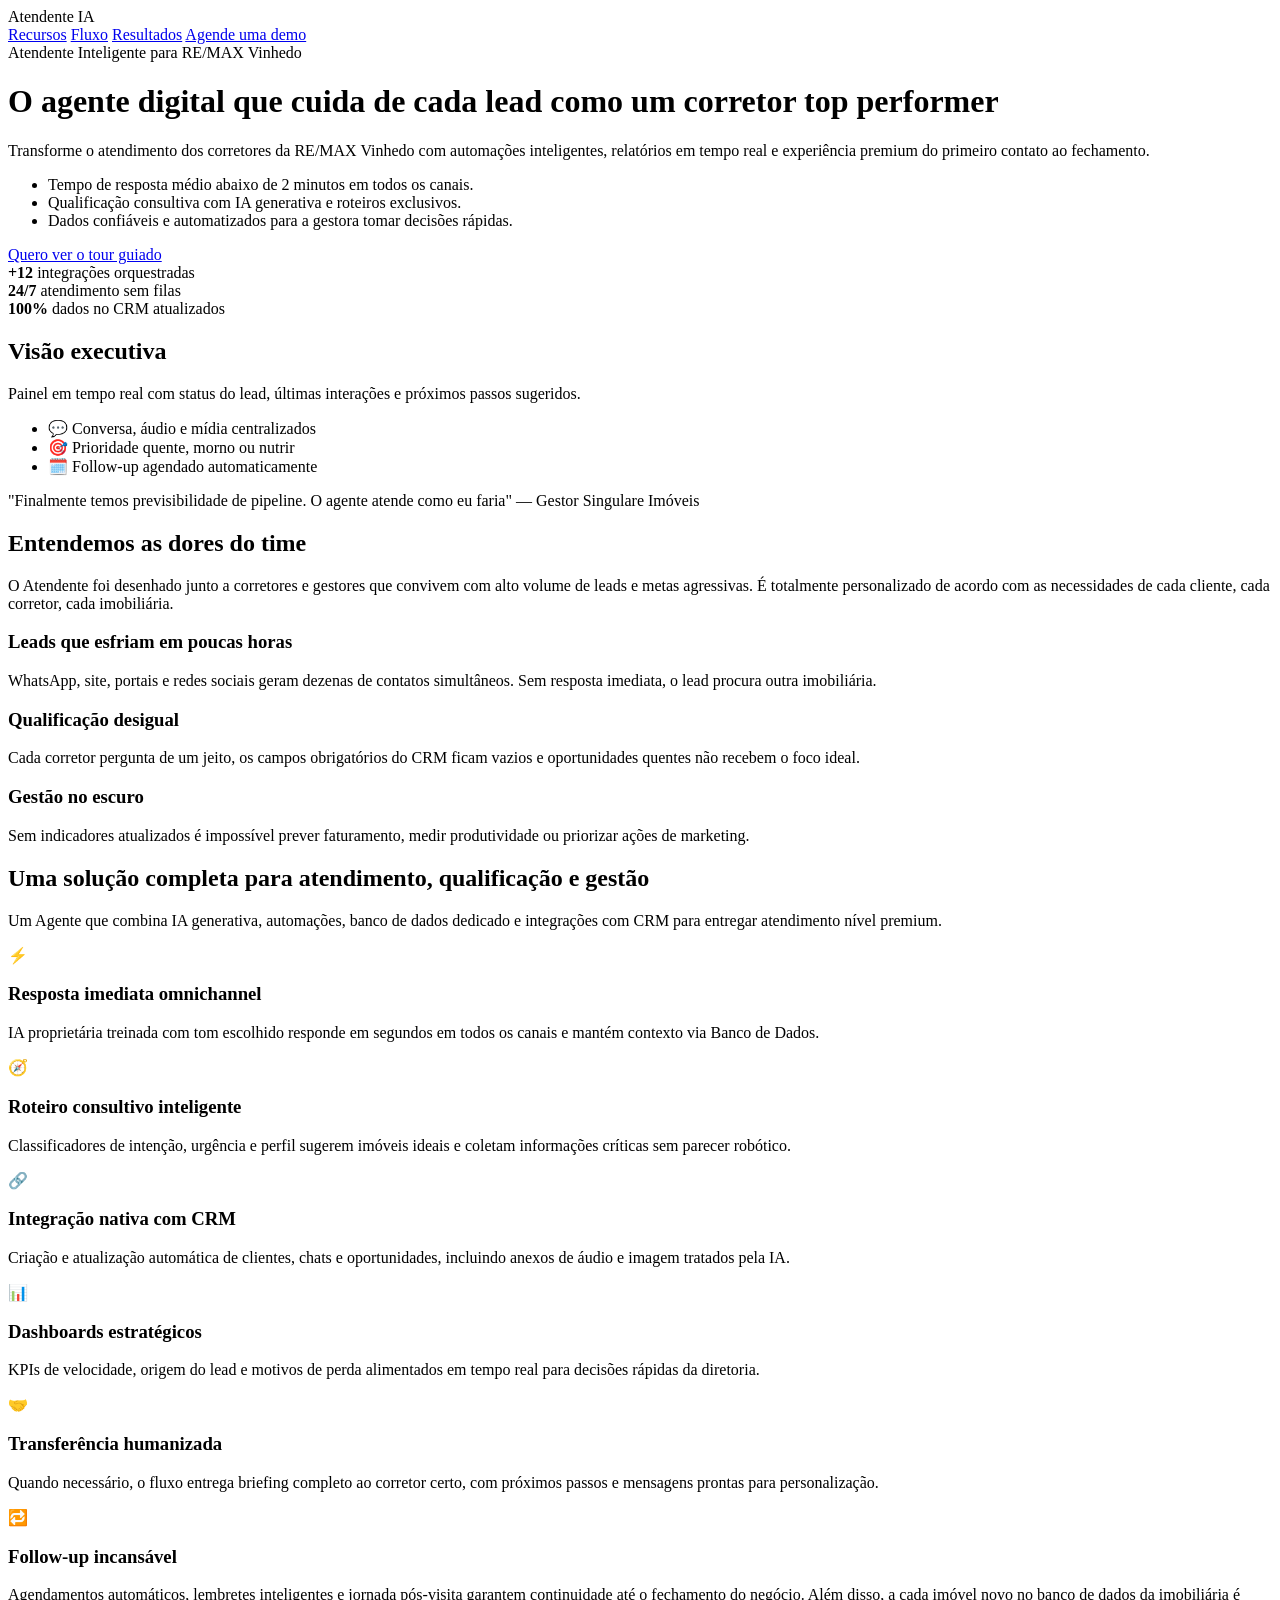
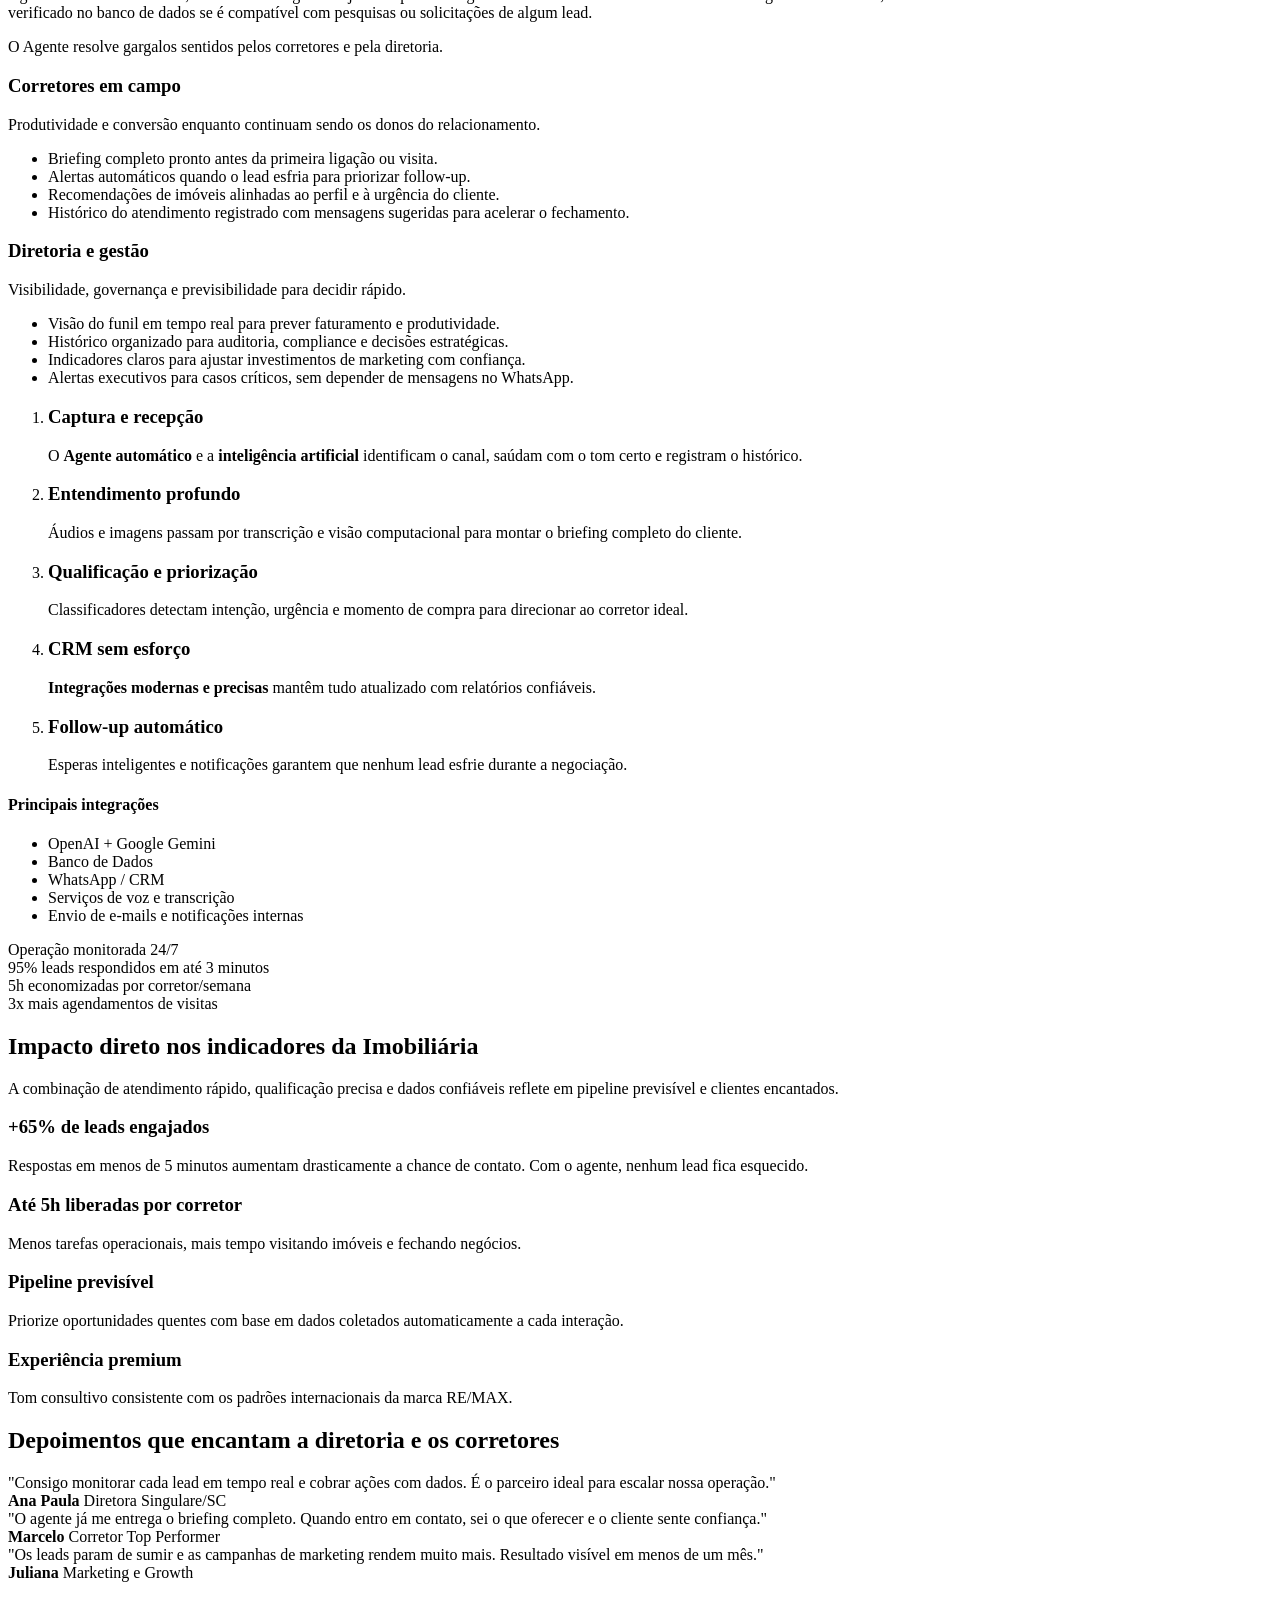
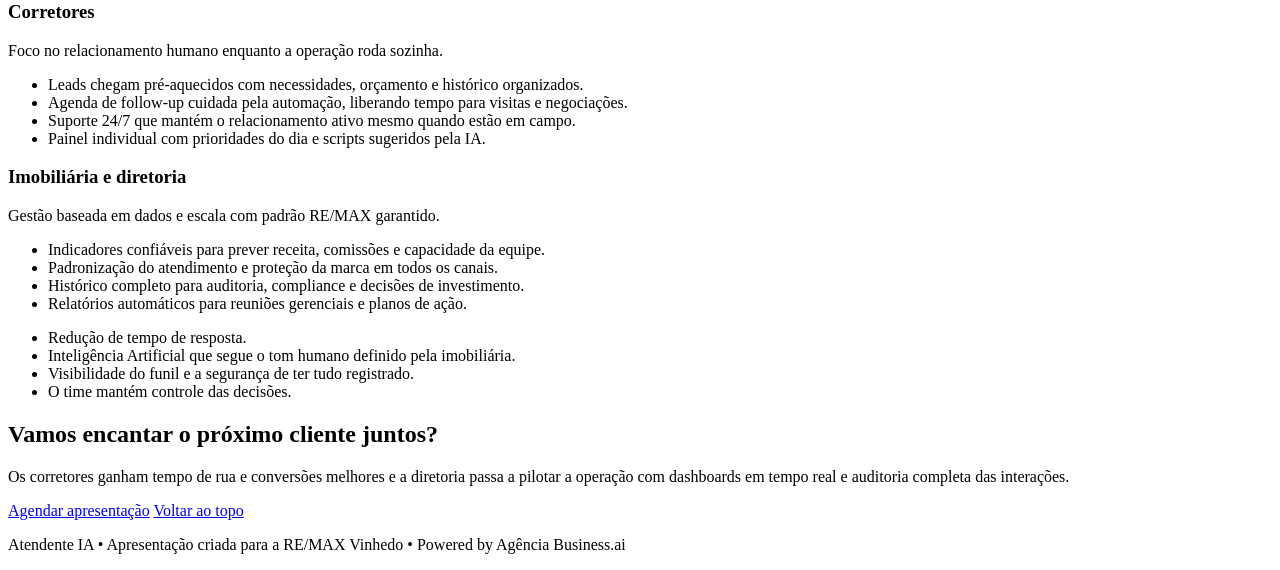
==== index.html @ 5353103b "Update and rename remax.html to index.html" ====
<!DOCTYPE html>
<html lang="pt-BR">
  <head>
    <meta charset="UTF-8" />
    <meta name="viewport" content="width=device-width, initial-scale=1.0" />
    <title>Atendente | Automação premium para imobiliárias</title>
    <link rel="preconnect" href="https://fonts.googleapis.com" />
    <link rel="preconnect" href="https://fonts.gstatic.com" crossorigin />
    <link
      href="https://fonts.googleapis.com/css2?family=Poppins:wght@300;400;500;600;700&display=swap"
      rel="stylesheet"
    />
    <link rel="stylesheet" href="assets/css/styles.css" />
  </head>
  <body>
    <div class="page-shell">
      <div class="page-shell__glow"></div>
      <header class="hero" id="inicio">
        <nav class="nav container">
          <div class="nav__brand"><span>Atendente IA</span></div>
          <div class="nav__actions">
            <a class="nav__link" href="#solucao">Recursos</a>
            <a class="nav__link" href="#tour">Fluxo</a>
            <a class="nav__link" href="#resultados">Resultados</a>
            <a class="button button--ghost" href="mailto:agenciabusinessia1@gmail.com">Agende uma demo</a>
          </div>
        </nav>

        <div class="hero__content container">
          <div class="hero__badge">Atendente Inteligente para RE/MAX Vinhedo</div>
          <div class="hero__grid">
            <div class="hero__copy">
              <h1>
                O agente digital que cuida de cada lead como um corretor top performer
              </h1>
              <p class="hero__lead">
                Transforme o atendimento dos corretores da RE/MAX Vinhedo com automações inteligentes,
                relatórios em tempo real e experiência premium do primeiro contato ao fechamento.
              </p>
              <ul class="hero__list">
                <li>Tempo de resposta médio abaixo de 2 minutos em todos os canais.</li>
                <li>Qualificação consultiva com IA generativa e roteiros exclusivos.</li>
                <li>Dados confiáveis e automatizados para a gestora tomar decisões rápidas.</li>
              </ul>
              <div class="hero__cta">
                <a class="button button--primary" href="#tour">Quero ver o tour guiado</a>
              </div>
              <div class="hero__meta">
                <div>
                  <strong>+12</strong>
                  integrações orquestradas
                </div>
                <div>
                  <strong>24/7</strong>
                  atendimento sem filas
                </div>
                <div>
                  <strong>100%</strong>
                  dados no CRM atualizados
                </div>
              </div>
            </div>

            <div class="hero__panel">
              <div class="hero__panel-card">
                <h2>Visão executiva</h2>
                <p>
                  Painel em tempo real com status do lead, últimas interações e próximos passos sugeridos.
                </p>
                <ul>
                  <li><span>💬</span> Conversa, áudio e mídia centralizados</li>
                  <li><span>🎯</span> Prioridade quente, morno ou nutrir</li>
                  <li><span>🗓️</span> Follow-up agendado automaticamente</li>
                </ul>
              </div>
              <div class="hero__floating">
                <p>
                  "Finalmente temos previsibilidade de pipeline. O agente atende como eu faria" — Gestor
                  Singulare Imóveis
                </p>
              </div>
            </div>
          </div>
        </div>
      </header>

      <main>
        <section class="section pains" id="dor">
          <div class="container">
            <div class="section__heading">
              <h2>Entendemos as dores do time</h2>
              <p>
                O Atendente foi desenhado junto a corretores e gestores que convivem com alto volume
                de leads e metas agressivas. É totalmente personalizado de acordo com as necessidades de cada
                cliente, cada corretor, cada imobiliária.
              </p>
            </div>
            <div class="grid grid--3">
              <article class="card card--outlined">
                <h3>Leads que esfriam em poucas horas</h3>
                <p>
                  WhatsApp, site, portais e redes sociais geram dezenas de contatos simultâneos. Sem resposta
                  imediata, o lead procura outra imobiliária.
                </p>
              </article>
              <article class="card card--outlined">
                <h3>Qualificação desigual</h3>
                <p>
                  Cada corretor pergunta de um jeito, os campos obrigatórios do CRM ficam vazios e oportunidades
                  quentes não recebem o foco ideal.
                </p>
              </article>
              <article class="card card--outlined">
                <h3>Gestão no escuro</h3>
                <p>
                  Sem indicadores atualizados é impossível prever faturamento, medir produtividade ou priorizar
                  ações de marketing.
                </p>
              </article>
            </div>
          </div>
        </section>

        <section class="section solution" id="solucao">
          <div class="container">
            <div class="section__heading">
              <h2>Uma solução completa para atendimento, qualificação e gestão</h2>
              <p>
                Um Agente que combina IA generativa, automações, banco de dados dedicado e
                integrações com CRM para entregar atendimento nível premium.
              </p>
            </div>
            <div class="grid grid--3">
              <article class="card card--feature">
                <div class="card__icon">⚡</div>

                <h3>Resposta imediata omnichannel</h3>
                <p>
                  IA proprietária treinada com tom escolhido responde em segundos em todos os canais e mantém
                  contexto via Banco de Dados.
                </p>
              </article>
              <article class="card card--feature">
                <div class="card__icon">🧭</div>

                <h3>Roteiro consultivo inteligente</h3>
                <p>
                  Classificadores de intenção, urgência e perfil sugerem imóveis ideais e coletam informações
                  críticas sem parecer robótico.
                </p>
              </article>
              <article class="card card--feature">
                <div class="card__icon">🔗</div>

                <h3>Integração nativa com CRM</h3>
                <p>
                  Criação e atualização automática de clientes, chats e oportunidades, incluindo anexos de áudio e
                  imagem tratados pela IA.
                </p>
              </article>
              <article class="card card--feature">
                <div class="card__icon">📊</div>

                <h3>Dashboards estratégicos</h3>
                <p>
                  KPIs de velocidade, origem do lead e motivos de perda alimentados em tempo real para decisões
                  rápidas da diretoria.
                </p>
              </article>
              <article class="card card--feature">
                <div class="card__icon">🤝</div>

                <h3>Transferência humanizada</h3>
                <p>
                  Quando necessário, o fluxo entrega briefing completo ao corretor certo, com próximos passos e
                  mensagens prontas para personalização.
                </p>
              </article>
              <article class="card card--feature">
                <div class="card__icon">🔁</div>

                <h3>Follow-up incansável</h3>
                <p>
                  Agendamentos automáticos, lembretes inteligentes e jornada pós-visita garantem continuidade até o
                  fechamento do negócio. Além disso, a cada imóvel novo no banco de dados da imobiliária é verificado
                  no banco de dados se é compatível com pesquisas ou solicitações de algum lead.
                </p>
              </article>
            </div>
          </div>
        </section>

        <section class="section tour" id="tour">
          <div class="container">
            <div class="tour__layout">
              <div class="tour__content">
                <p>
                  O Agente resolve gargalos sentidos pelos corretores e pela diretoria.
                </p>
                <div class="audience-grid">
                  <div class="audience-card">
                    <h3>Corretores em campo</h3>
                    <p class="audience-card__subtitle">Produtividade e conversão enquanto continuam sendo os donos do relacionamento.</p>
                    <ul>
                      <li>Briefing completo pronto antes da primeira ligação ou visita.</li>
                      <li>Alertas automáticos quando o lead esfria para priorizar follow-up.</li>
                      <li>Recomendações de imóveis alinhadas ao perfil e à urgência do cliente.</li>
                      <li>Histórico do atendimento registrado com mensagens sugeridas para acelerar o fechamento.</li>
                    </ul>
                  </div>
                  <div class="audience-card">
                    <h3>Diretoria e gestão</h3>
                    <p class="audience-card__subtitle">Visibilidade, governança e previsibilidade para decidir rápido.</p>
                    <ul>
                      <li>Visão do funil em tempo real para prever faturamento e produtividade.</li>
                      <li>Histórico organizado para auditoria, compliance e decisões estratégicas.</li>
                      <li>Indicadores claros para ajustar investimentos de marketing com confiança.</li>
                      <li>Alertas executivos para casos críticos, sem depender de mensagens no WhatsApp.</li>
                    </ul>
                  </div>
                </div>
                <ol class="timeline">
                  <li>
                    <h3>Captura e recepção</h3>
                    <p>
                      O <strong>Agente automático</strong> e a <strong>inteligência artificial</strong> identificam o
                      canal, saúdam com o tom certo e registram o histórico.
                    </p>
                  </li>
                  <li>
                    <h3>Entendimento profundo</h3>
                    <p>
                      Áudios e imagens passam por transcrição e visão computacional para montar o briefing
                      completo do cliente.
                    </p>
                  </li>
                  <li>
                    <h3>Qualificação e priorização</h3>
                    <p>
                      Classificadores detectam intenção, urgência e momento de compra para direcionar ao corretor
                      ideal.
                    </p>
                  </li>
                  <li>
                    <h3>CRM sem esforço</h3>
                    <p>
                      <strong>Integrações modernas e precisas</strong> mantêm tudo atualizado com relatórios confiáveis.
                    </p>
                  </li>
                  <li>
                    <h3>Follow-up automático</h3>
                    <p>
                      Esperas inteligentes e notificações garantem que nenhum lead esfrie durante a
                      negociação.
                    </p>
                  </li>
                </ol>
              </div>
              <div class="tour__panel">
                <div class="tour__panel-inner">
                  <h4>Principais integrações</h4>
                  <ul>
                    <li>OpenAI + Google Gemini</li>
                    <li>Banco de Dados</li>
                    <li>WhatsApp / CRM</li>
                    <li>Serviços de voz e transcrição</li>
                    <li>Envio de e-mails e notificações internas</li>
                  </ul>
                  <div class="tour__tag">Operação monitorada 24/7</div>
                </div>
                <div class="tour__stats">
                  <div>
                    <span>95%</span>
                    leads respondidos em até 3 minutos
                  </div>
                  <div>
                    <span>5h</span>
                    economizadas por corretor/semana
                  </div>
                  <div>
                    <span>3x</span>
                    mais agendamentos de visitas
                  </div>
                </div>
              </div>
            </div>
          </div>
        </section>

        <section class="section results" id="resultados">
          <div class="container">
            <div class="section__heading">
              <h2>Impacto direto nos indicadores da Imobiliária</h2>
              <p>
                A combinação de atendimento rápido, qualificação precisa e dados confiáveis reflete em pipeline
                previsível e clientes encantados.
              </p>
            </div>
            <div class="grid grid--4 results__grid">
              <article class="stat">
                <h3><span>+65%</span> de leads engajados</h3>
                <p>
                  Respostas em menos de 5 minutos aumentam drasticamente a chance de contato. Com o agente, nenhum
                  lead fica esquecido.
                </p>
              </article>
              <article class="stat">
                <h3><span>Até 5h</span> liberadas por corretor</h3>
                <p>Menos tarefas operacionais, mais tempo visitando imóveis e fechando negócios.</p>
              </article>
              <article class="stat">
                <h3><span>Pipeline previsível</span></h3>
                <p>Priorize oportunidades quentes com base em dados coletados automaticamente a cada interação.</p>
              </article>
              <article class="stat">
                <h3><span>Experiência premium</span></h3>
                <p>Tom consultivo consistente com os padrões internacionais da marca RE/MAX.</p>
              </article>
            </div>
          </div>
        </section>

        <section class="section testimonials">
          <div class="container">
            <div class="section__heading section__heading--center">
              <h2>Depoimentos que encantam a diretoria e os corretores</h2>
            </div>
            <div class="grid grid--3 testimonials__grid">
              <article class="quote">
                <div class="quote__body">
                  "Consigo monitorar cada lead em tempo real e cobrar ações com dados. É o parceiro ideal para
                  escalar nossa operação."</div>
                <div class="quote__meta">
                  <strong>Ana Paula</strong>
                  Diretora Singulare/SC
                </div>
              </article>
              <article class="quote">
                <div class="quote__body">
                  "O agente já me entrega o briefing completo. Quando entro em contato, sei o que oferecer e o
                  cliente sente confiança."</div>
                <div class="quote__meta">
                  <strong>Marcelo</strong>
                  Corretor Top Performer
                </div>
              </article>
              <article class="quote">
                <div class="quote__body">
                  "Os leads param de sumir e as campanhas de marketing rendem muito mais. Resultado visível em
                  menos de um mês."</div>
                <div class="quote__meta">
                  <strong>Juliana</strong>
                  Marketing e Growth
                </div>
              </article>
            </div>
          </div>
        </section>

        <section class="section roadmap" id="implementacao">
          <div class="container">
            <div class="roadmap__content">
              <div>
                
                <div class="value-grid">
                  <article class="card card--outlined value-card">
                    <h3>Corretores</h3>
                    <p class="value-card__lead">Foco no relacionamento humano enquanto a operação roda sozinha.</p>
                    <ul>
                      <li>Leads chegam pré-aquecidos com necessidades, orçamento e histórico organizados.</li>
                      <li>Agenda de follow-up cuidada pela automação, liberando tempo para visitas e negociações.</li>
                      <li>Suporte 24/7 que mantém o relacionamento ativo mesmo quando estão em campo.</li>
                      <li>Painel individual com prioridades do dia e scripts sugeridos pela IA.</li>
                    </ul>
                  </article>
                  <article class="card card--outlined value-card">
                    <h3>Imobiliária e diretoria</h3>
                    <p class="value-card__lead">Gestão baseada em dados e escala com padrão RE/MAX garantido.</p>
                    <ul>
                      <li>Indicadores confiáveis para prever receita, comissões e capacidade da equipe.</li>
                      <li>Padronização do atendimento e proteção da marca em todos os canais.</li>
                      <li>Histórico completo para auditoria, compliance e decisões de investimento.</li>
                      <li>Relatórios automáticos para reuniões gerenciais e planos de ação.</li>
                    </ul>
                  </article>
                </div>
              </div>
              <div class="roadmap__panel">
                
                <ul>
                  <li>Redução de tempo de resposta.</li>
                  <li>Inteligência Artificial que segue o tom humano definido pela imobiliária.</li>
                  <li>Visibilidade do funil e a segurança de ter tudo registrado.</li>
                  <li>O time mantém controle das decisões.</li>
                </ul>
              </div>
            </div>
          </div>
        </section>

        <section class="section cta" id="contato">
          <div class="container">
            <div class="cta__content">
              <h2>Vamos encantar o próximo cliente juntos?</h2>
              <p>
                Os corretores ganham tempo de rua e conversões melhores e a diretoria passa
                a pilotar a operação com dashboards em tempo real e auditoria completa das interações.
              </p>
              <div class="cta__buttons">
                <a class="button button--secondary" href="mailto:agenciabusinessia1@gmail.com">Agendar apresentação</a>
                <a class="button button--ghost button--ghost-light" href="#inicio">Voltar ao topo</a>
              </div>
            </div>
          </div>
        </section>
      </main>

      <footer class="footer">
        <div class="container">
          <p>Atendente IA • Apresentação criada para a RE/MAX Vinhedo • Powered by Agência Business.ai</p>
        </div>
      </footer>
    </div>
  </body>

</html>
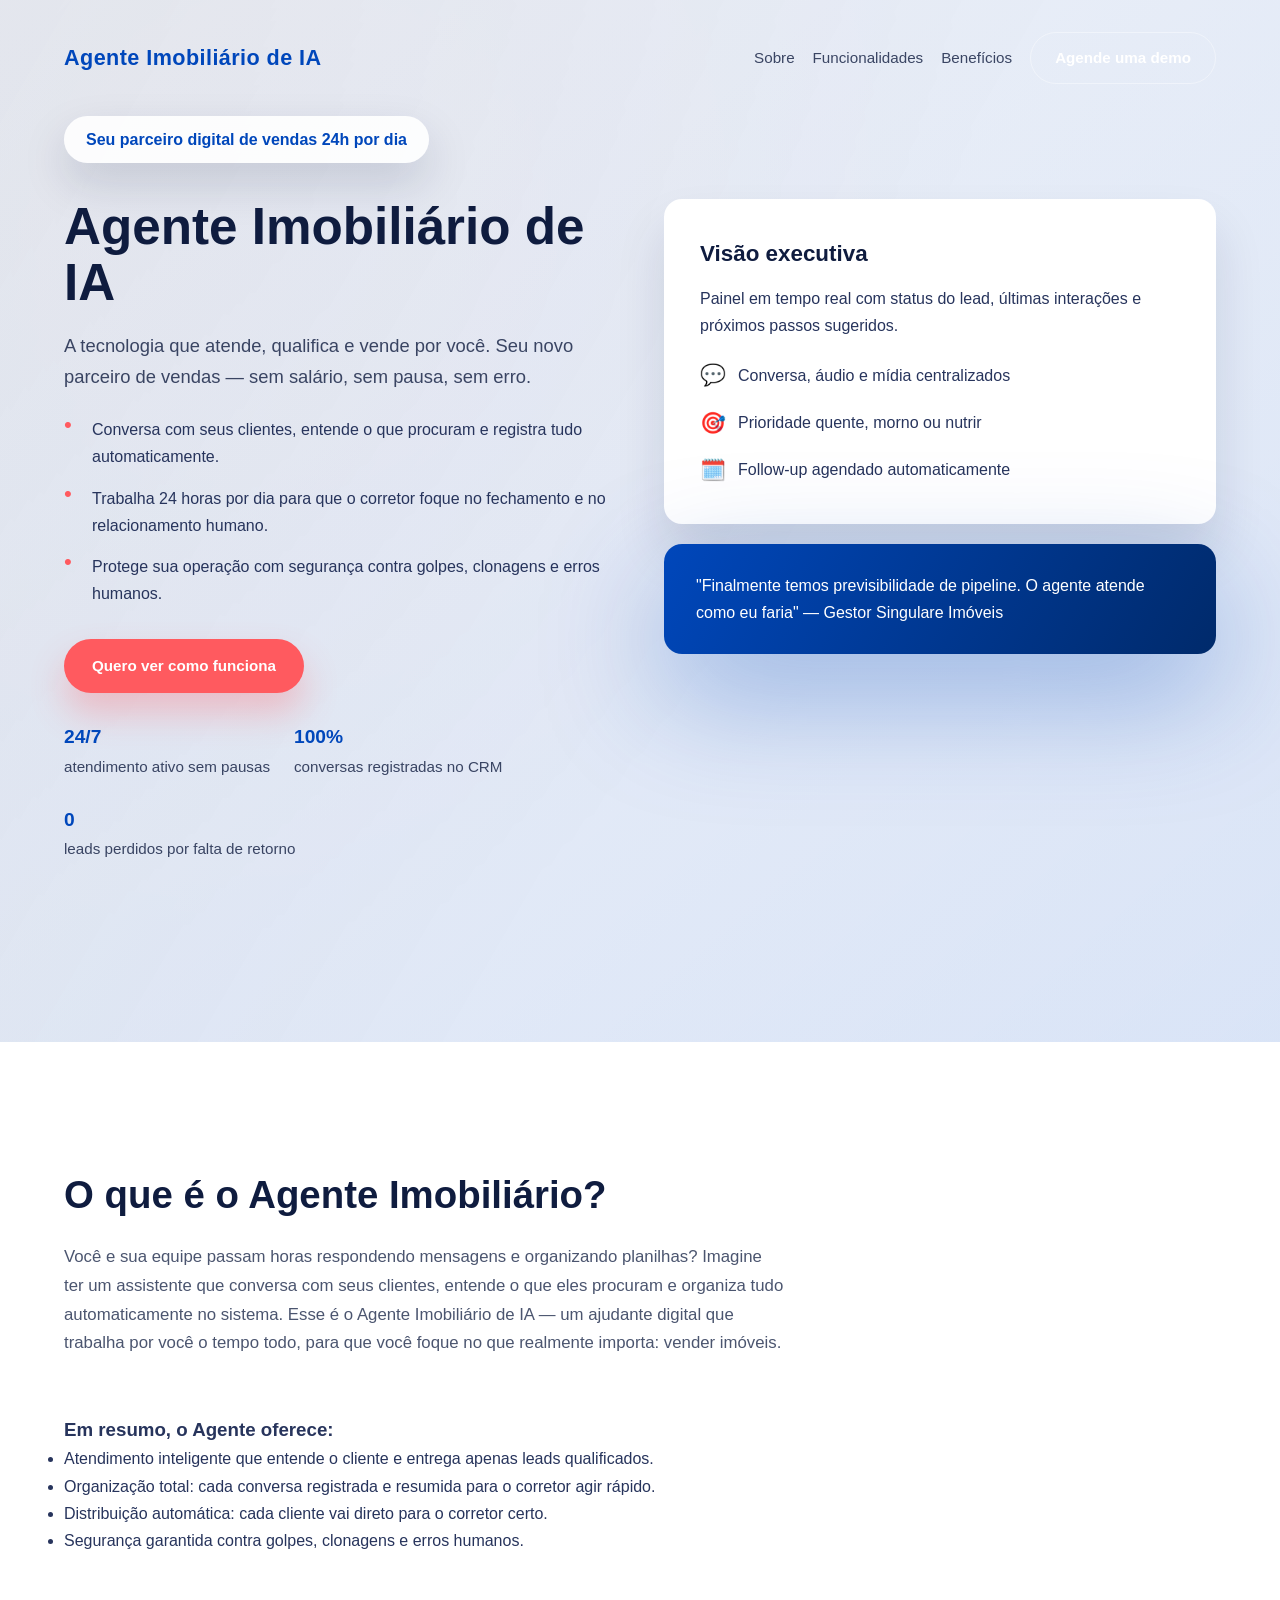
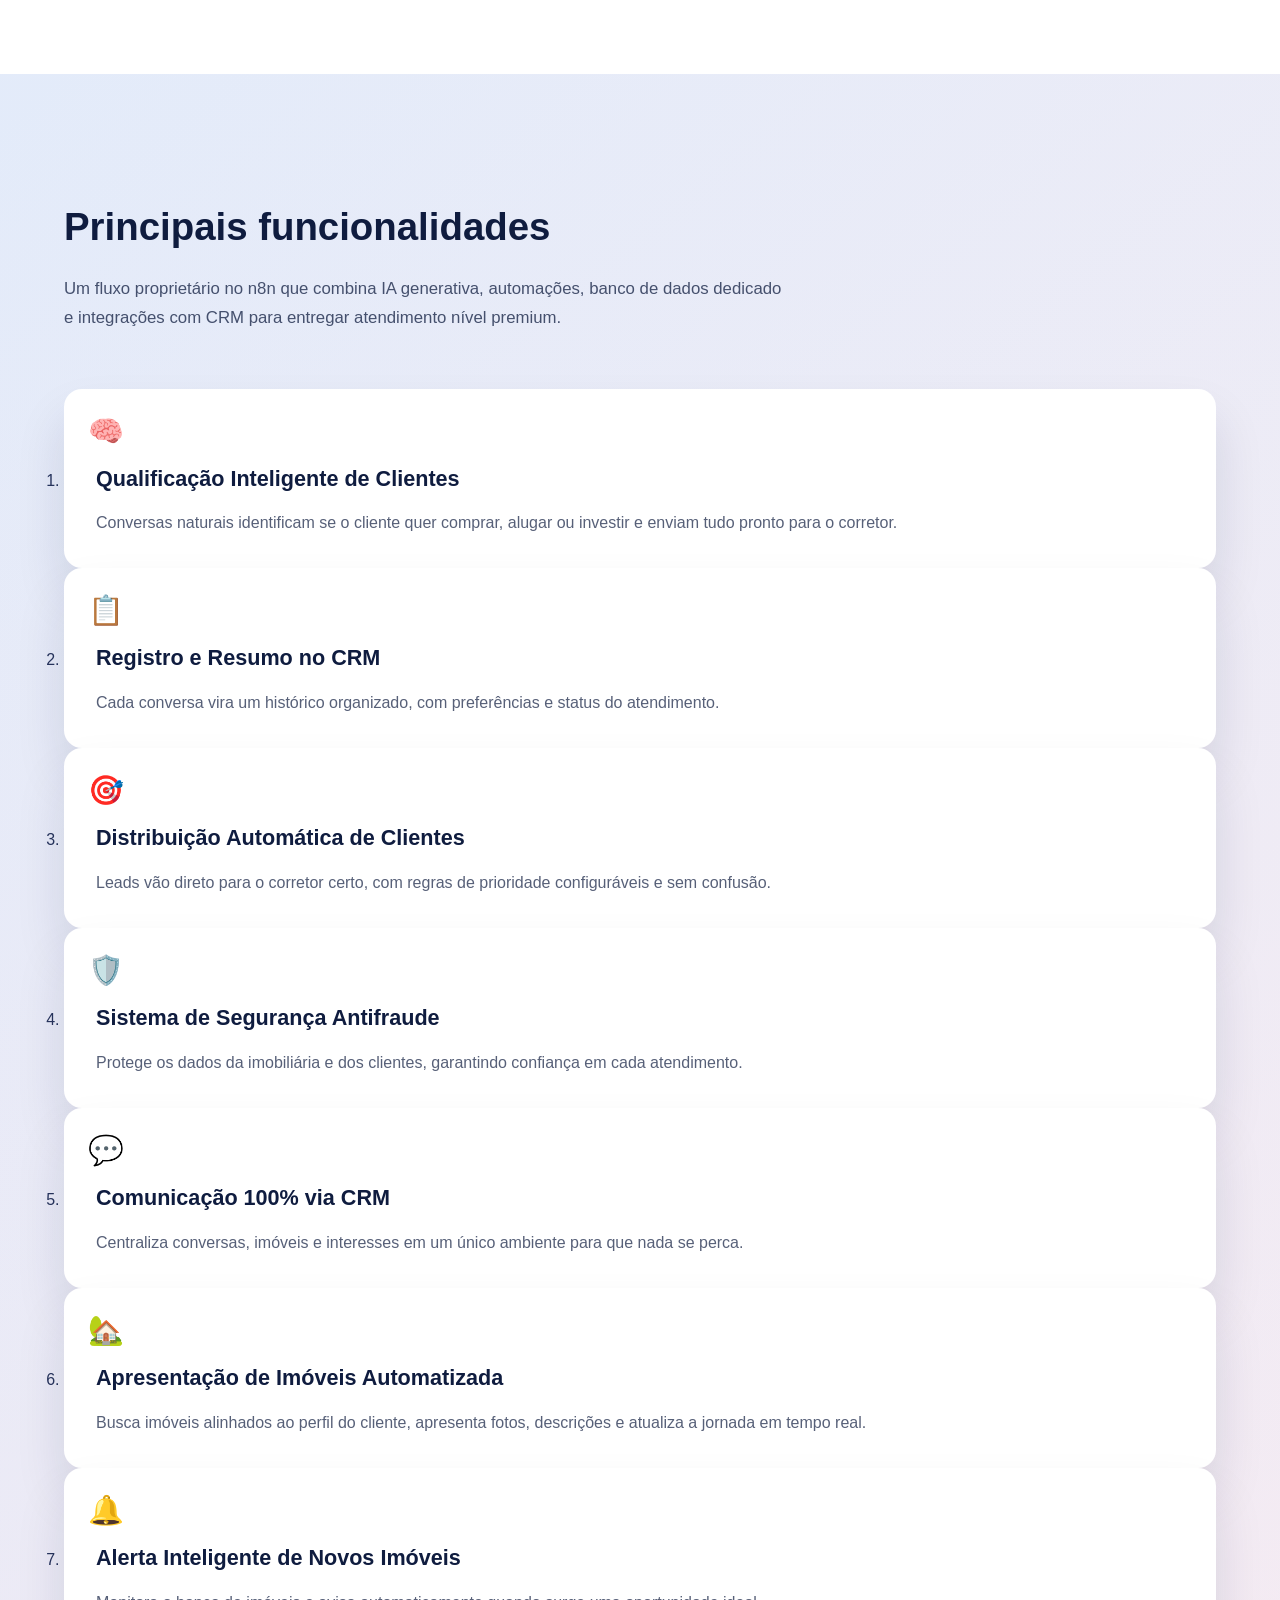
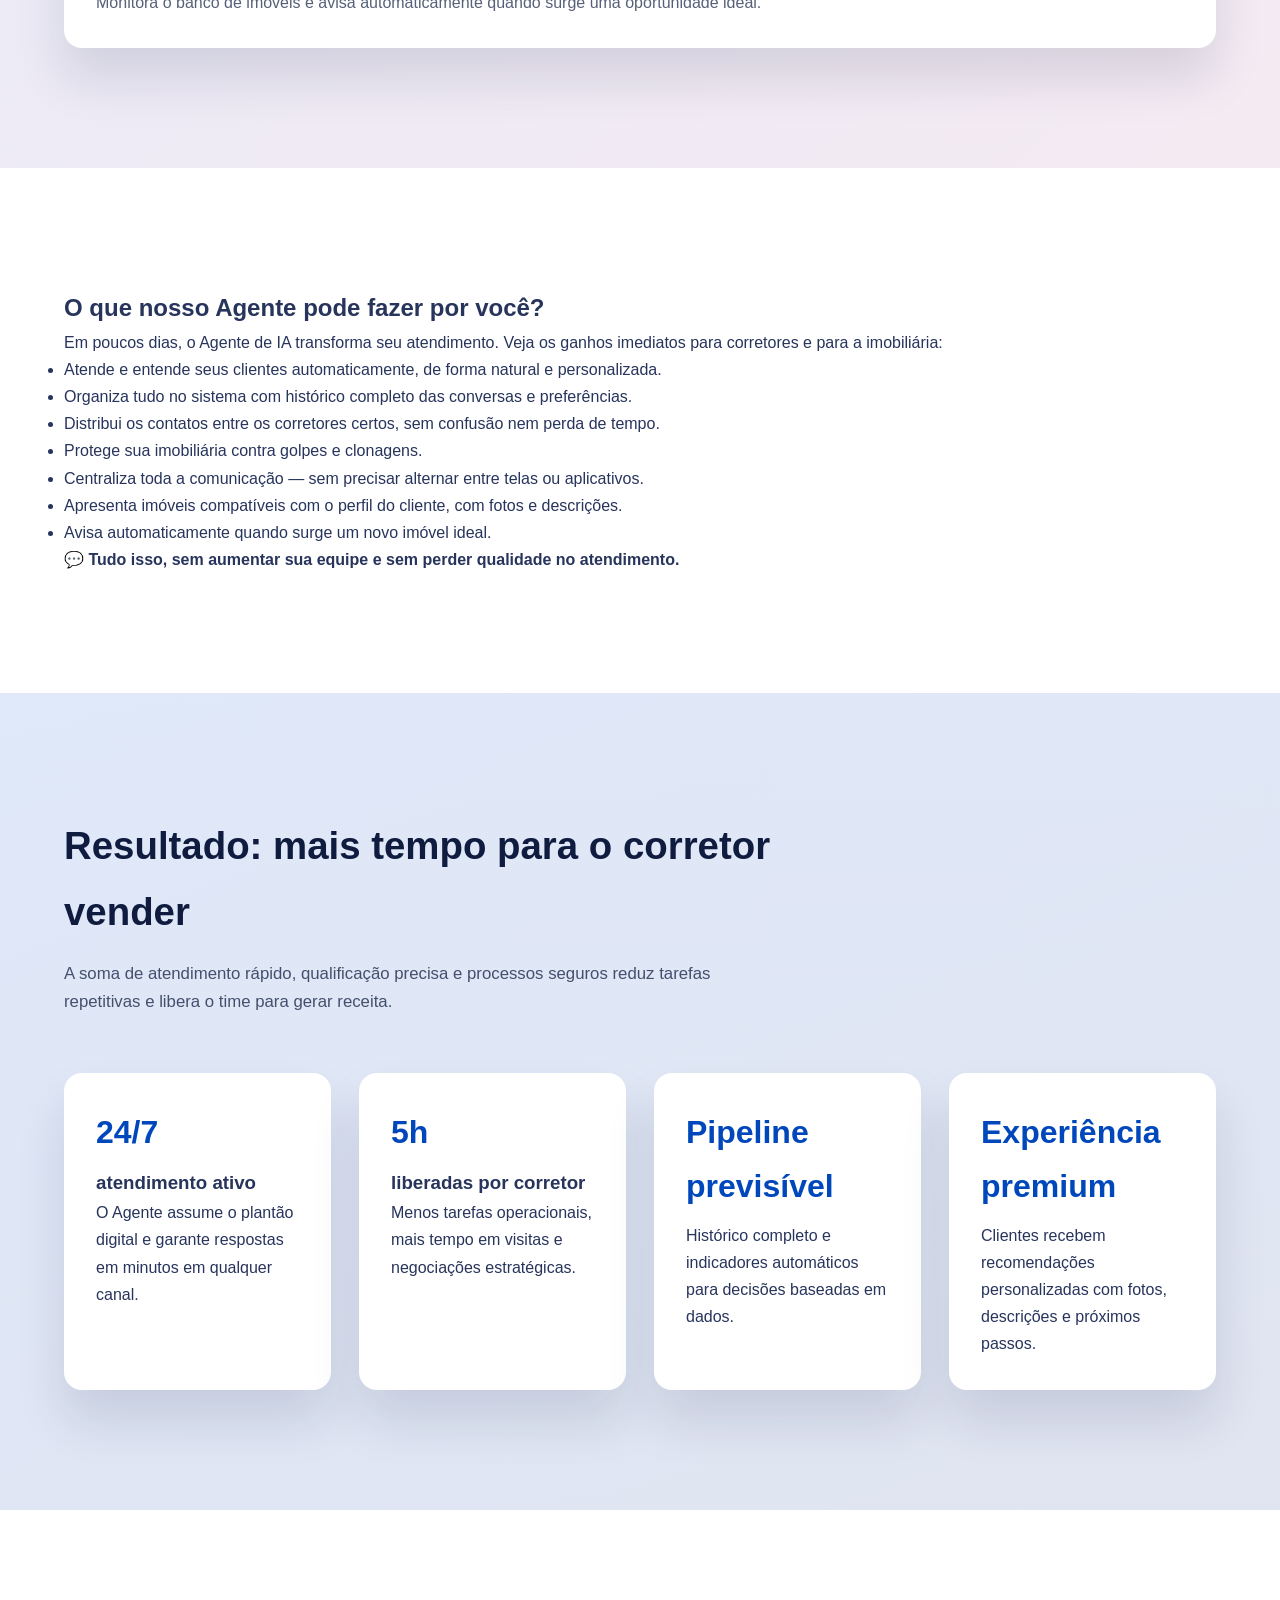
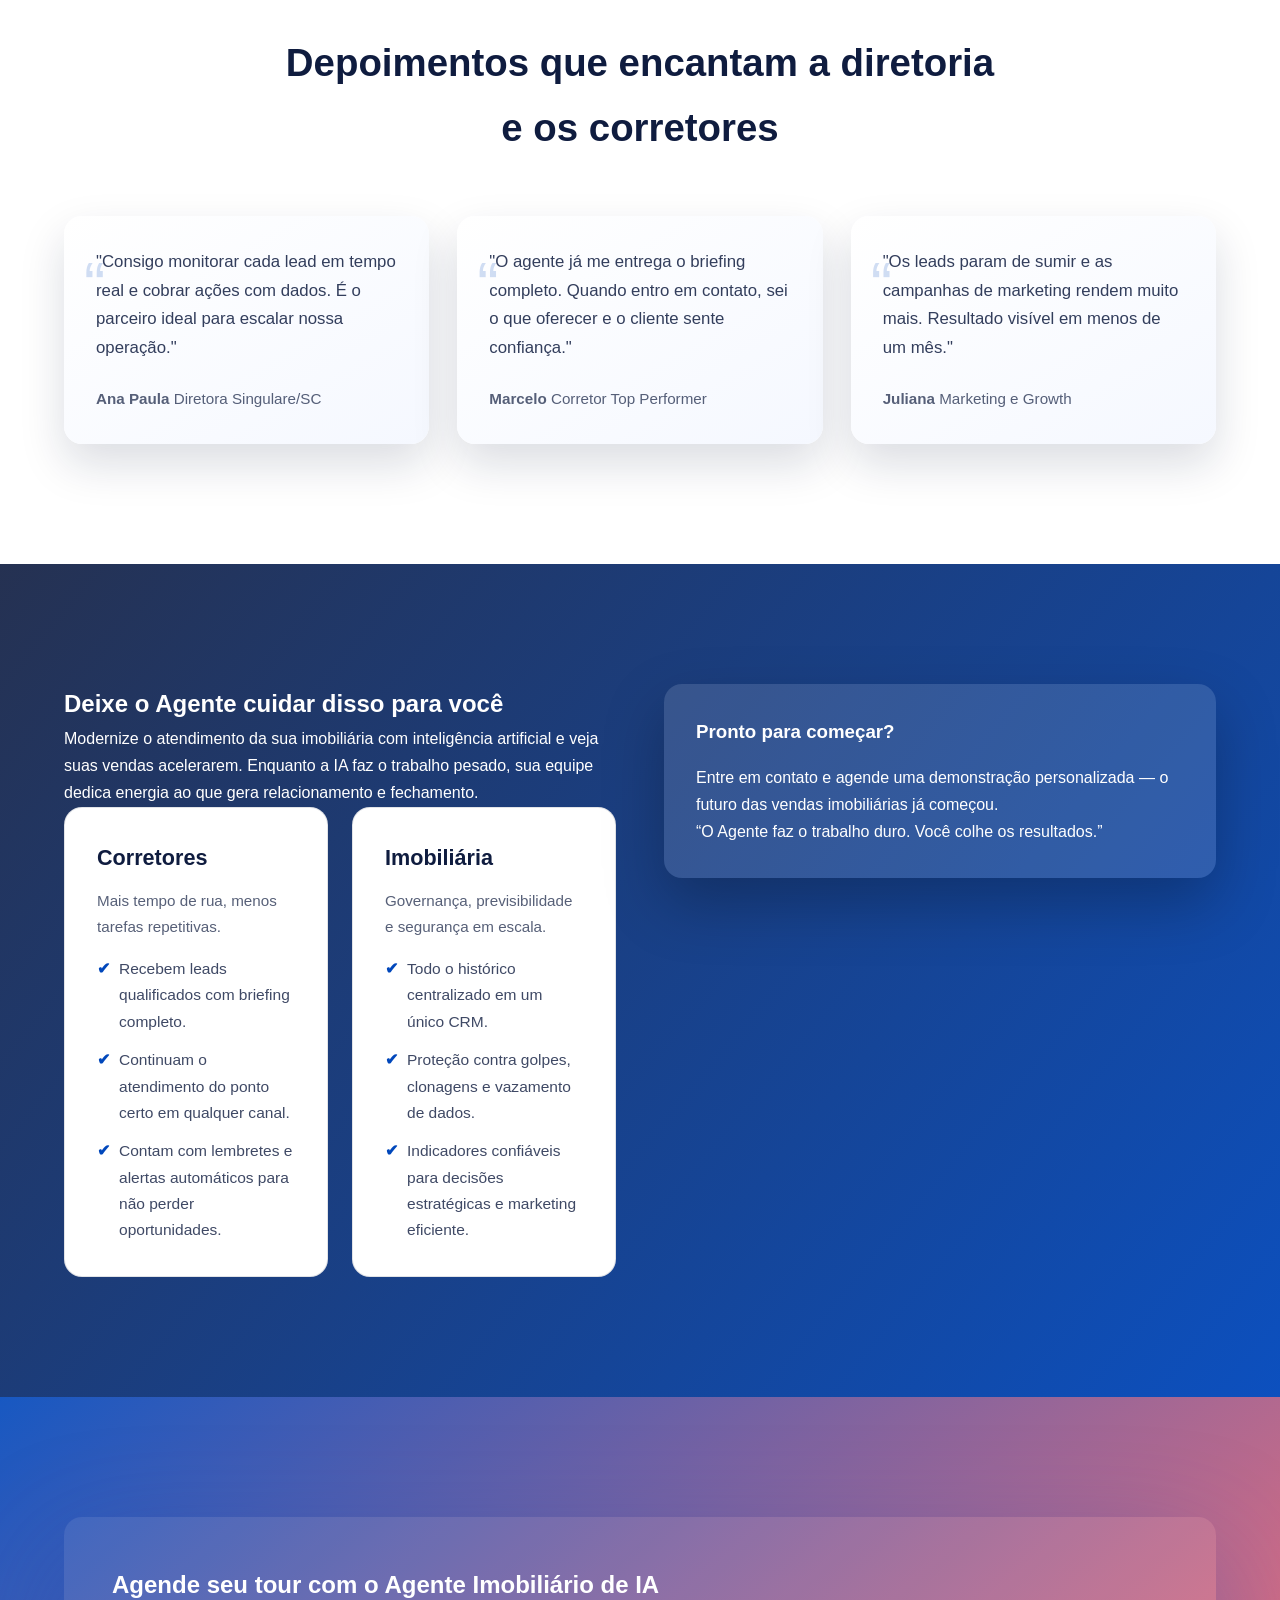
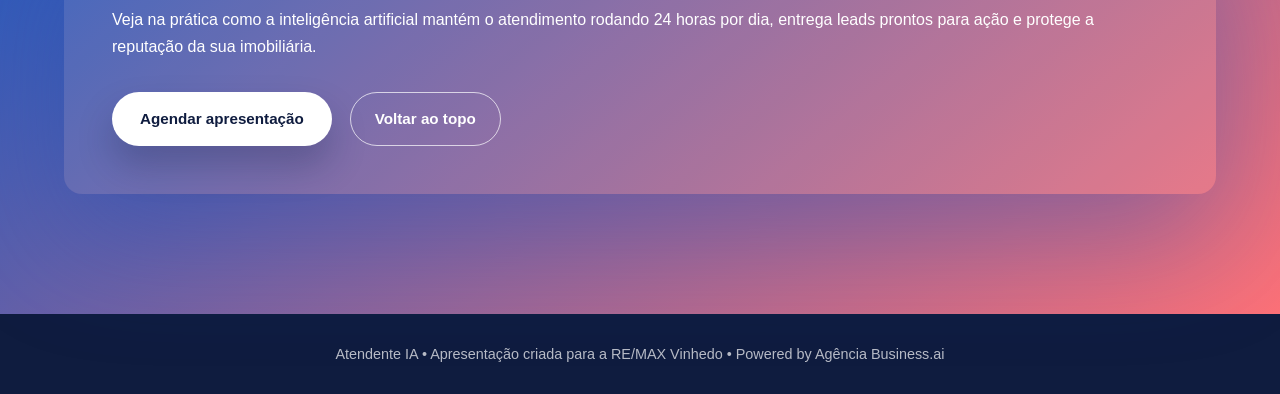
==== commit 8e279bcc: "index.html" ====
--- a/index.html
+++ b/index.html
@@ -3,7 +3,7 @@
   <head>
     <meta charset="UTF-8" />
     <meta name="viewport" content="width=device-width, initial-scale=1.0" />
-    <title>Atendente | Automação premium para imobiliárias</title>
+    <title>Agente Imobiliário de IA | Atendimento e vendas automatizados</title>
     <link rel="preconnect" href="https://fonts.googleapis.com" />
     <link rel="preconnect" href="https://fonts.gstatic.com" crossorigin />
     <link
@@ -17,46 +17,44 @@
       <div class="page-shell__glow"></div>
       <header class="hero" id="inicio">
         <nav class="nav container">
-          <div class="nav__brand"><span>Atendente IA</span></div>
+          <div class="nav__brand"><span>Agente Imobiliário de IA</span></div>
           <div class="nav__actions">
-            <a class="nav__link" href="#solucao">Recursos</a>
-            <a class="nav__link" href="#tour">Fluxo</a>
-            <a class="nav__link" href="#resultados">Resultados</a>
+            <a class="nav__link" href="#sobre">Sobre</a>
+            <a class="nav__link" href="#funcionalidades">Funcionalidades</a>
+            <a class="nav__link" href="#beneficios">Benefícios</a>
             <a class="button button--ghost" href="mailto:agenciabusinessia1@gmail.com">Agende uma demo</a>
           </div>
         </nav>
 
         <div class="hero__content container">
-          <div class="hero__badge">Atendente Inteligente para RE/MAX Vinhedo</div>
+          <div class="hero__badge">Seu parceiro digital de vendas 24h por dia</div>
           <div class="hero__grid">
             <div class="hero__copy">
-              <h1>
-                O agente digital que cuida de cada lead como um corretor top performer
-              </h1>
+              <h1>Agente Imobiliário de IA</h1>
               <p class="hero__lead">
-                Transforme o atendimento dos corretores da RE/MAX Vinhedo com automações inteligentes,
-                relatórios em tempo real e experiência premium do primeiro contato ao fechamento.
-              </p>
-              <ul class="hero__list">
-                <li>Tempo de resposta médio abaixo de 2 minutos em todos os canais.</li>
-                <li>Qualificação consultiva com IA generativa e roteiros exclusivos.</li>
-                <li>Dados confiáveis e automatizados para a gestora tomar decisões rápidas.</li>
+                A tecnologia que atende, qualifica e vende por você. Seu novo parceiro de vendas — sem salário,
+                sem pausa, sem erro.
+              </p>
+              <ul class="hero__list hero__list--highlight">
+                <li>Conversa com seus clientes, entende o que procuram e registra tudo automaticamente.</li>
+                <li>Trabalha 24 horas por dia para que o corretor foque no fechamento e no relacionamento humano.</li>
+                <li>Protege sua operação com segurança contra golpes, clonagens e erros humanos.</li>
               </ul>
               <div class="hero__cta">
-                <a class="button button--primary" href="#tour">Quero ver o tour guiado</a>
+                <a class="button button--primary" href="#funcionalidades">Quero ver como funciona</a>
               </div>
               <div class="hero__meta">
                 <div>
-                  <strong>+12</strong>
-                  integrações orquestradas
-                </div>
-                <div>
                   <strong>24/7</strong>
-                  atendimento sem filas
+                  atendimento ativo sem pausas
                 </div>
                 <div>
                   <strong>100%</strong>
-                  dados no CRM atualizados
+                  conversas registradas no CRM
+                </div>
+                <div>
+                  <strong>0</strong>
+                  leads perdidos por falta de retorno
                 </div>
               </div>
             </div>
@@ -85,202 +83,111 @@
       </header>
 
       <main>
-        <section class="section pains" id="dor">
+        <section class="section pains" id="sobre">
           <div class="container">
             <div class="section__heading">
-              <h2>Entendemos as dores do time</h2>
+              <h2>O que é o Agente Imobiliário?</h2>
               <p>
-                O Atendente foi desenhado junto a corretores e gestores que convivem com alto volume
-                de leads e metas agressivas. É totalmente personalizado de acordo com as necessidades de cada
-                cliente, cada corretor, cada imobiliária.
-              </p>
-            </div>
-            <div class="grid grid--3">
-              <article class="card card--outlined">
-                <h3>Leads que esfriam em poucas horas</h3>
-                <p>
-                  WhatsApp, site, portais e redes sociais geram dezenas de contatos simultâneos. Sem resposta
-                  imediata, o lead procura outra imobiliária.
-                </p>
-              </article>
-              <article class="card card--outlined">
-                <h3>Qualificação desigual</h3>
-                <p>
-                  Cada corretor pergunta de um jeito, os campos obrigatórios do CRM ficam vazios e oportunidades
-                  quentes não recebem o foco ideal.
-                </p>
-              </article>
-              <article class="card card--outlined">
-                <h3>Gestão no escuro</h3>
-                <p>
-                  Sem indicadores atualizados é impossível prever faturamento, medir produtividade ou priorizar
-                  ações de marketing.
-                </p>
-              </article>
-            </div>
-          </div>
-        </section>
-
-        <section class="section solution" id="solucao">
+                Você e sua equipe passam horas respondendo mensagens e organizando planilhas? Imagine ter um assistente
+                que conversa com seus clientes, entende o que eles procuram e organiza tudo automaticamente no sistema.
+                Esse é o Agente Imobiliário de IA — um ajudante digital que trabalha por você o tempo todo, para que você
+                foque no que realmente importa: vender imóveis.
+              </p>
+            </div>
+            <div class="summary-callout">
+              <h3>Em resumo, o Agente oferece:</h3>
+              <ul class="check-list">
+                <li>Atendimento inteligente que entende o cliente e entrega apenas leads qualificados.</li>
+                <li>Organização total: cada conversa registrada e resumida para o corretor agir rápido.</li>
+                <li>Distribuição automática: cada cliente vai direto para o corretor certo.</li>
+                <li>Segurança garantida contra golpes, clonagens e erros humanos.</li>
+              </ul>
+            </div>
+          </div>
+        </section>
+
+        <section class="section solution" id="funcionalidades">
           <div class="container">
             <div class="section__heading">
-              <h2>Uma solução completa para atendimento, qualificação e gestão</h2>
+              <h2>Principais funcionalidades</h2>
               <p>
-                Um Agente que combina IA generativa, automações, banco de dados dedicado e
-                integrações com CRM para entregar atendimento nível premium.
-              </p>
-            </div>
-            <div class="grid grid--3">
-              <article class="card card--feature">
-                <div class="card__icon">⚡</div>
-
-                <h3>Resposta imediata omnichannel</h3>
-                <p>
-                  IA proprietária treinada com tom escolhido responde em segundos em todos os canais e mantém
-                  contexto via Banco de Dados.
-                </p>
-              </article>
-              <article class="card card--feature">
-                <div class="card__icon">🧭</div>
-
-                <h3>Roteiro consultivo inteligente</h3>
-                <p>
-                  Classificadores de intenção, urgência e perfil sugerem imóveis ideais e coletam informações
-                  críticas sem parecer robótico.
-                </p>
-              </article>
-              <article class="card card--feature">
-                <div class="card__icon">🔗</div>
-
-                <h3>Integração nativa com CRM</h3>
-                <p>
-                  Criação e atualização automática de clientes, chats e oportunidades, incluindo anexos de áudio e
-                  imagem tratados pela IA.
-                </p>
-              </article>
-              <article class="card card--feature">
-                <div class="card__icon">📊</div>
-
-                <h3>Dashboards estratégicos</h3>
-                <p>
-                  KPIs de velocidade, origem do lead e motivos de perda alimentados em tempo real para decisões
-                  rápidas da diretoria.
-                </p>
-              </article>
-              <article class="card card--feature">
-                <div class="card__icon">🤝</div>
-
-                <h3>Transferência humanizada</h3>
-                <p>
-                  Quando necessário, o fluxo entrega briefing completo ao corretor certo, com próximos passos e
-                  mensagens prontas para personalização.
-                </p>
-              </article>
-              <article class="card card--feature">
-                <div class="card__icon">🔁</div>
-
-                <h3>Follow-up incansável</h3>
-                <p>
-                  Agendamentos automáticos, lembretes inteligentes e jornada pós-visita garantem continuidade até o
-                  fechamento do negócio. Além disso, a cada imóvel novo no banco de dados da imobiliária é verificado
-                  no banco de dados se é compatível com pesquisas ou solicitações de algum lead.
-                </p>
-              </article>
-            </div>
-          </div>
-        </section>
-
-        <section class="section tour" id="tour">
-          <div class="container">
-            <div class="tour__layout">
+                Um fluxo proprietário no n8n que combina IA generativa, automações, banco de dados dedicado e integrações
+                com CRM para entregar atendimento nível premium.
+              </p>
+            </div>
+            <ol class="feature-list">
+              <li>
+                <div class="card card--feature">
+                  <div class="card__icon">🧠</div>
+                  <h3>Qualificação Inteligente de Clientes</h3>
+                  <p>Conversas naturais identificam se o cliente quer comprar, alugar ou investir e enviam tudo pronto para o corretor.</p>
+                </div>
+              </li>
+              <li>
+                <div class="card card--feature">
+                  <div class="card__icon">📋</div>
+                  <h3>Registro e Resumo no CRM</h3>
+                  <p>Cada conversa vira um histórico organizado, com preferências e status do atendimento.</p>
+                </div>
+              </li>
+              <li>
+                <div class="card card--feature">
+                  <div class="card__icon">🎯</div>
+                  <h3>Distribuição Automática de Clientes</h3>
+                  <p>Leads vão direto para o corretor certo, com regras de prioridade configuráveis e sem confusão.</p>
+                </div>
+              </li>
+              <li>
+                <div class="card card--feature">
+                  <div class="card__icon">🛡️</div>
+                  <h3>Sistema de Segurança Antifraude</h3>
+                  <p>Protege os dados da imobiliária e dos clientes, garantindo confiança em cada atendimento.</p>
+                </div>
+              </li>
+              <li>
+                <div class="card card--feature">
+                  <div class="card__icon">💬</div>
+                  <h3>Comunicação 100% via CRM</h3>
+                  <p>Centraliza conversas, imóveis e interesses em um único ambiente para que nada se perca.</p>
+                </div>
+              </li>
+              <li>
+                <div class="card card--feature">
+                  <div class="card__icon">🏡</div>
+                  <h3>Apresentação de Imóveis Automatizada</h3>
+                  <p>Busca imóveis alinhados ao perfil do cliente, apresenta fotos, descrições e atualiza a jornada em tempo real.</p>
+                </div>
+              </li>
+              <li>
+                <div class="card card--feature">
+                  <div class="card__icon">🔔</div>
+                  <h3>Alerta Inteligente de Novos Imóveis</h3>
+                  <p>Monitora o banco de imóveis e avisa automaticamente quando surge uma oportunidade ideal.</p>
+                </div>
+              </li>
+            </ol>
+          </div>
+        </section>
+
+        <section class="section tour" id="beneficios">
+          <div class="container">
+            <div class="tour__layout tour__layout--single">
               <div class="tour__content">
-                <p>
-                  O Agente resolve gargalos sentidos pelos corretores e pela diretoria.
-                </p>
-                <div class="audience-grid">
-                  <div class="audience-card">
-                    <h3>Corretores em campo</h3>
-                    <p class="audience-card__subtitle">Produtividade e conversão enquanto continuam sendo os donos do relacionamento.</p>
-                    <ul>
-                      <li>Briefing completo pronto antes da primeira ligação ou visita.</li>
-                      <li>Alertas automáticos quando o lead esfria para priorizar follow-up.</li>
-                      <li>Recomendações de imóveis alinhadas ao perfil e à urgência do cliente.</li>
-                      <li>Histórico do atendimento registrado com mensagens sugeridas para acelerar o fechamento.</li>
-                    </ul>
-                  </div>
-                  <div class="audience-card">
-                    <h3>Diretoria e gestão</h3>
-                    <p class="audience-card__subtitle">Visibilidade, governança e previsibilidade para decidir rápido.</p>
-                    <ul>
-                      <li>Visão do funil em tempo real para prever faturamento e produtividade.</li>
-                      <li>Histórico organizado para auditoria, compliance e decisões estratégicas.</li>
-                      <li>Indicadores claros para ajustar investimentos de marketing com confiança.</li>
-                      <li>Alertas executivos para casos críticos, sem depender de mensagens no WhatsApp.</li>
-                    </ul>
-                  </div>
-                </div>
-                <ol class="timeline">
-                  <li>
-                    <h3>Captura e recepção</h3>
-                    <p>
-                      O <strong>Agente automático</strong> e a <strong>inteligência artificial</strong> identificam o
-                      canal, saúdam com o tom certo e registram o histórico.
-                    </p>
-                  </li>
-                  <li>
-                    <h3>Entendimento profundo</h3>
-                    <p>
-                      Áudios e imagens passam por transcrição e visão computacional para montar o briefing
-                      completo do cliente.
-                    </p>
-                  </li>
-                  <li>
-                    <h3>Qualificação e priorização</h3>
-                    <p>
-                      Classificadores detectam intenção, urgência e momento de compra para direcionar ao corretor
-                      ideal.
-                    </p>
-                  </li>
-                  <li>
-                    <h3>CRM sem esforço</h3>
-                    <p>
-                      <strong>Integrações modernas e precisas</strong> mantêm tudo atualizado com relatórios confiáveis.
-                    </p>
-                  </li>
-                  <li>
-                    <h3>Follow-up automático</h3>
-                    <p>
-                      Esperas inteligentes e notificações garantem que nenhum lead esfrie durante a
-                      negociação.
-                    </p>
-                  </li>
-                </ol>
-              </div>
-              <div class="tour__panel">
-                <div class="tour__panel-inner">
-                  <h4>Principais integrações</h4>
-                  <ul>
-                    <li>OpenAI + Google Gemini</li>
-                    <li>Banco de Dados</li>
-                    <li>WhatsApp / CRM</li>
-                    <li>Serviços de voz e transcrição</li>
-                    <li>Envio de e-mails e notificações internas</li>
-                  </ul>
-                  <div class="tour__tag">Operação monitorada 24/7</div>
-                </div>
-                <div class="tour__stats">
-                  <div>
-                    <span>95%</span>
-                    leads respondidos em até 3 minutos
-                  </div>
-                  <div>
-                    <span>5h</span>
-                    economizadas por corretor/semana
-                  </div>
-                  <div>
-                    <span>3x</span>
-                    mais agendamentos de visitas
-                  </div>
+                <h2>O que nosso Agente pode fazer por você?</h2>
+                <p>
+                  Em poucos dias, o Agente de IA transforma seu atendimento. Veja os ganhos imediatos para corretores e para a imobiliária:
+                </p>
+                <ul class="check-list check-list--dense">
+                  <li>Atende e entende seus clientes automaticamente, de forma natural e personalizada.</li>
+                  <li>Organiza tudo no sistema com histórico completo das conversas e preferências.</li>
+                  <li>Distribui os contatos entre os corretores certos, sem confusão nem perda de tempo.</li>
+                  <li>Protege sua imobiliária contra golpes e clonagens.</li>
+                  <li>Centraliza toda a comunicação — sem precisar alternar entre telas ou aplicativos.</li>
+                  <li>Apresenta imóveis compatíveis com o perfil do cliente, com fotos e descrições.</li>
+                  <li>Avisa automaticamente quando surge um novo imóvel ideal.</li>
+                </ul>
+                <div class="benefits-note">
+                  <p><strong>💬 Tudo isso, sem aumentar sua equipe e sem perder qualidade no atendimento.</strong></p>
                 </div>
               </div>
             </div>
@@ -290,31 +197,27 @@
         <section class="section results" id="resultados">
           <div class="container">
             <div class="section__heading">
-              <h2>Impacto direto nos indicadores da Imobiliária</h2>
+              <h2>Resultado: mais tempo para o corretor vender</h2>
               <p>
-                A combinação de atendimento rápido, qualificação precisa e dados confiáveis reflete em pipeline
-                previsível e clientes encantados.
+                A soma de atendimento rápido, qualificação precisa e processos seguros reduz tarefas repetitivas e libera o time para gerar receita.
               </p>
             </div>
             <div class="grid grid--4 results__grid">
               <article class="stat">
-                <h3><span>+65%</span> de leads engajados</h3>
-                <p>
-                  Respostas em menos de 5 minutos aumentam drasticamente a chance de contato. Com o agente, nenhum
-                  lead fica esquecido.
-                </p>
+                <h3><span>24/7</span> atendimento ativo</h3>
+                <p>O Agente assume o plantão digital e garante respostas em minutos em qualquer canal.</p>
               </article>
               <article class="stat">
-                <h3><span>Até 5h</span> liberadas por corretor</h3>
-                <p>Menos tarefas operacionais, mais tempo visitando imóveis e fechando negócios.</p>
+                <h3><span>5h</span> liberadas por corretor</h3>
+                <p>Menos tarefas operacionais, mais tempo em visitas e negociações estratégicas.</p>
               </article>
               <article class="stat">
                 <h3><span>Pipeline previsível</span></h3>
-                <p>Priorize oportunidades quentes com base em dados coletados automaticamente a cada interação.</p>
+                <p>Histórico completo e indicadores automáticos para decisões baseadas em dados.</p>
               </article>
               <article class="stat">
                 <h3><span>Experiência premium</span></h3>
-                <p>Tom consultivo consistente com os padrões internacionais da marca RE/MAX.</p>
+                <p>Clientes recebem recomendações personalizadas com fotos, descrições e próximos passos.</p>
               </article>
             </div>
           </div>
@@ -361,38 +264,37 @@
           <div class="container">
             <div class="roadmap__content">
               <div>
-                
+                <h2>Deixe o Agente cuidar disso para você</h2>
+                <p>
+                  Modernize o atendimento da sua imobiliária com inteligência artificial e veja suas vendas acelerarem. Enquanto a IA faz o trabalho pesado, sua equipe dedica energia ao que gera relacionamento e fechamento.
+                </p>
                 <div class="value-grid">
                   <article class="card card--outlined value-card">
                     <h3>Corretores</h3>
-                    <p class="value-card__lead">Foco no relacionamento humano enquanto a operação roda sozinha.</p>
+                    <p class="value-card__lead">Mais tempo de rua, menos tarefas repetitivas.</p>
                     <ul>
-                      <li>Leads chegam pré-aquecidos com necessidades, orçamento e histórico organizados.</li>
-                      <li>Agenda de follow-up cuidada pela automação, liberando tempo para visitas e negociações.</li>
-                      <li>Suporte 24/7 que mantém o relacionamento ativo mesmo quando estão em campo.</li>
-                      <li>Painel individual com prioridades do dia e scripts sugeridos pela IA.</li>
+                      <li>Recebem leads qualificados com briefing completo.</li>
+                      <li>Continuam o atendimento do ponto certo em qualquer canal.</li>
+                      <li>Contam com lembretes e alertas automáticos para não perder oportunidades.</li>
                     </ul>
                   </article>
                   <article class="card card--outlined value-card">
-                    <h3>Imobiliária e diretoria</h3>
-                    <p class="value-card__lead">Gestão baseada em dados e escala com padrão RE/MAX garantido.</p>
+                    <h3>Imobiliária</h3>
+                    <p class="value-card__lead">Governança, previsibilidade e segurança em escala.</p>
                     <ul>
-                      <li>Indicadores confiáveis para prever receita, comissões e capacidade da equipe.</li>
-                      <li>Padronização do atendimento e proteção da marca em todos os canais.</li>
-                      <li>Histórico completo para auditoria, compliance e decisões de investimento.</li>
-                      <li>Relatórios automáticos para reuniões gerenciais e planos de ação.</li>
+                      <li>Todo o histórico centralizado em um único CRM.</li>
+                      <li>Proteção contra golpes, clonagens e vazamento de dados.</li>
+                      <li>Indicadores confiáveis para decisões estratégicas e marketing eficiente.</li>
                     </ul>
                   </article>
                 </div>
               </div>
               <div class="roadmap__panel">
-                
-                <ul>
-                  <li>Redução de tempo de resposta.</li>
-                  <li>Inteligência Artificial que segue o tom humano definido pela imobiliária.</li>
-                  <li>Visibilidade do funil e a segurança de ter tudo registrado.</li>
-                  <li>O time mantém controle das decisões.</li>
-                </ul>
+                <h3>Pronto para começar?</h3>
+                <p>
+                  Entre em contato e agende uma demonstração personalizada — o futuro das vendas imobiliárias já começou.
+                </p>
+                <p class="roadmap__quote">“O Agente faz o trabalho duro. Você colhe os resultados.”</p>
               </div>
             </div>
           </div>
@@ -401,13 +303,12 @@
         <section class="section cta" id="contato">
           <div class="container">
             <div class="cta__content">
-              <h2>Vamos encantar o próximo cliente juntos?</h2>
+              <h2>Agende seu tour com o Agente Imobiliário de IA</h2>
               <p>
-                Os corretores ganham tempo de rua e conversões melhores e a diretoria passa
-                a pilotar a operação com dashboards em tempo real e auditoria completa das interações.
+                Veja na prática como a inteligência artificial mantém o atendimento rodando 24 horas por dia, entrega leads prontos para ação e protege a reputação da sua imobiliária.
               </p>
               <div class="cta__buttons">
-                <a class="button button--secondary" href="mailto:agenciabusinessia1@gmail.com">Agendar apresentação</a>
+                <a class="button button--secondary" href="mailto:gisele@singulare.ai">Agendar apresentação</a>
                 <a class="button button--ghost button--ghost-light" href="#inicio">Voltar ao topo</a>
               </div>
             </div>
@@ -422,5 +323,4 @@
       </footer>
     </div>
   </body>
-
 </html>
--- a/assets/css/styles.css
+++ b/assets/css/styles.css
@@ -0,0 +1,768 @@
+:root {
+  --color-primary: #0047bb;
+  --color-primary-dark: #002a6b;
+  --color-secondary: #ff5a5f;
+  --color-dark: #0f1c3f;
+  --color-mid: #27345c;
+  --color-light: #f5f7fb;
+  --color-white: #ffffff;
+  --radius: 18px;
+  --radius-sm: 12px;
+  --shadow-soft: 0 20px 45px rgba(15, 28, 63, 0.15);
+  --shadow-card: 0 30px 50px rgba(15, 28, 63, 0.12);
+  --shadow-glow: 0 40px 120px rgba(0, 71, 187, 0.35);
+}
+
+* {
+  margin: 0;
+  padding: 0;
+  box-sizing: border-box;
+}
+
+body {
+  font-family: 'Poppins', sans-serif;
+  color: var(--color-mid);
+  background: linear-gradient(180deg, #f9fbff 0%, #eef3ff 100%);
+  line-height: 1.7;
+  -webkit-font-smoothing: antialiased;
+}
+
+img {
+  display: block;
+  max-width: 100%;
+}
+
+a {
+  text-decoration: none;
+  color: inherit;
+}
+
+.page-shell {
+  position: relative;
+  overflow: hidden;
+}
+
+.page-shell__glow {
+  position: absolute;
+  inset: -20% -40% auto auto;
+  width: 720px;
+  height: 720px;
+  background: radial-gradient(circle, rgba(0, 71, 187, 0.2), transparent 60%);
+  filter: blur(8px);
+  z-index: -1;
+}
+
+.container {
+  width: min(1200px, 90vw);
+  margin: 0 auto;
+}
+
+.nav {
+  display: flex;
+  align-items: center;
+  justify-content: space-between;
+  padding: 32px 0;
+  position: relative;
+  z-index: 3;
+}
+
+.nav__brand {
+  font-weight: 700;
+  font-size: 1.35rem;
+  color: var(--color-dark);
+  letter-spacing: 0.02em;
+}
+
+.nav__brand span {
+  color: var(--color-primary);
+}
+
+.nav__actions {
+  display: flex;
+  align-items: center;
+  gap: 18px;
+}
+
+.nav__link {
+  font-weight: 500;
+  font-size: 0.95rem;
+  color: rgba(15, 28, 63, 0.8);
+  transition: color 0.2s ease;
+}
+
+.nav__link:hover {
+  color: var(--color-primary);
+}
+
+.hero {
+  position: relative;
+  padding-bottom: 120px;
+  background: linear-gradient(140deg, rgba(15, 28, 63, 0.04), rgba(0, 71, 187, 0.12));
+}
+
+.hero::before {
+  content: '';
+  position: absolute;
+  inset: 0;
+  background: linear-gradient(120deg, rgba(15, 28, 63, 0.65), transparent 60%),
+    radial-gradient(circle at 20% 20%, rgba(255, 90, 95, 0.22), transparent 55%);
+  opacity: 0.08;
+  pointer-events: none;
+}
+
+.hero__content {
+  position: relative;
+  padding-bottom: 60px;
+}
+
+.hero__badge {
+  display: inline-flex;
+  align-items: center;
+  gap: 10px;
+  padding: 10px 22px;
+  border-radius: 999px;
+  background: rgba(255, 255, 255, 0.9);
+  color: var(--color-primary);
+  font-weight: 600;
+  box-shadow: var(--shadow-soft);
+  margin-bottom: 36px;
+}
+
+.hero__grid {
+  display: grid;
+  grid-template-columns: repeat(2, minmax(0, 1fr));
+  gap: 48px;
+  align-items: start;
+}
+
+.hero__copy h1 {
+  font-size: clamp(2.6rem, 4vw, 3.6rem);
+  line-height: 1.1;
+  color: var(--color-dark);
+  margin-bottom: 18px;
+}
+
+.hero__lead {
+  font-size: 1.15rem;
+  color: rgba(15, 28, 63, 0.8);
+  margin-bottom: 24px;
+}
+
+.hero__list {
+  list-style: none;
+  display: grid;
+  gap: 14px;
+  margin-bottom: 32px;
+}
+
+.hero__list li {
+  padding-left: 28px;
+  position: relative;
+  font-weight: 500;
+}
+
+.hero__list li::before {
+  content: '•';
+  position: absolute;
+  left: 0;
+  color: var(--color-secondary);
+  font-size: 1.4rem;
+  line-height: 1;
+  top: -2px;
+}
+
+.hero__cta {
+  display: flex;
+  flex-wrap: wrap;
+  gap: 18px;
+  margin-bottom: 28px;
+}
+
+.hero__meta {
+  display: flex;
+  flex-wrap: wrap;
+  gap: 24px;
+  color: rgba(15, 28, 63, 0.8);
+  font-size: 0.95rem;
+}
+
+.hero__meta strong {
+  display: block;
+  color: var(--color-primary);
+  font-size: 1.2rem;
+}
+
+.hero__panel {
+  display: grid;
+  gap: 20px;
+  position: relative;
+}
+
+.hero__panel-card {
+  background: var(--color-white);
+  border-radius: var(--radius);
+  padding: 36px;
+  box-shadow: var(--shadow-card);
+}
+
+.hero__panel-card h2 {
+  font-size: 1.4rem;
+  margin-bottom: 12px;
+  color: var(--color-dark);
+}
+
+.hero__panel-card ul {
+  margin-top: 18px;
+  display: grid;
+  gap: 12px;
+}
+
+.hero__panel-card li {
+  display: flex;
+  align-items: center;
+  gap: 12px;
+  font-weight: 500;
+}
+
+.hero__panel-card span {
+  font-size: 1.3rem;
+}
+
+.hero__floating {
+  background: linear-gradient(120deg, var(--color-primary), var(--color-primary-dark));
+  color: var(--color-white);
+  border-radius: var(--radius);
+  padding: 28px 32px;
+  box-shadow: var(--shadow-glow);
+  font-weight: 500;
+  position: relative;
+  overflow: hidden;
+}
+
+.hero__floating::before {
+  content: '';
+  position: absolute;
+  inset: -40% 40% auto -40%;
+  background: radial-gradient(circle, rgba(255, 255, 255, 0.25), transparent 65%);
+}
+
+.section {
+  padding: 120px 0;
+  position: relative;
+}
+
+.section__heading {
+  max-width: 720px;
+  margin-bottom: 56px;
+}
+
+.section__heading h2 {
+  font-size: clamp(2rem, 3vw, 2.6rem);
+  color: var(--color-dark);
+  margin-bottom: 16px;
+}
+
+.section__heading p {
+  color: rgba(15, 28, 63, 0.75);
+  font-size: 1.05rem;
+}
+
+.section__heading--center {
+  text-align: center;
+  margin: 0 auto 56px;
+}
+
+.pains {
+  background: var(--color-white);
+}
+
+.grid {
+  display: grid;
+  gap: 32px;
+}
+
+.grid--3 {
+  grid-template-columns: repeat(auto-fit, minmax(250px, 1fr));
+}
+
+.grid--4 {
+  grid-template-columns: repeat(auto-fit, minmax(220px, 1fr));
+}
+
+.audience-grid {
+  display: grid;
+  gap: 24px;
+  margin: 24px 0 40px;
+  grid-template-columns: repeat(auto-fit, minmax(240px, 1fr));
+}
+
+.audience-card {
+  background: rgba(255, 255, 255, 0.85);
+  border: 1px solid rgba(15, 28, 63, 0.12);
+  border-radius: var(--radius);
+  padding: 28px;
+  box-shadow: 0 20px 45px rgba(15, 28, 63, 0.08);
+  backdrop-filter: blur(6px);
+}
+
+.audience-card h3 {
+  font-size: 1.1rem;
+  color: var(--color-dark);
+  margin-bottom: 12px;
+}
+
+.audience-card__subtitle {
+  font-size: 0.92rem;
+  color: rgba(15, 28, 63, 0.7);
+  margin-bottom: 16px;
+}
+
+.audience-card ul {
+  list-style: none;
+  display: grid;
+  gap: 10px;
+}
+
+.audience-card li {
+  position: relative;
+  padding-left: 20px;
+  font-size: 0.95rem;
+}
+
+.audience-card li::before {
+  content: '•';
+  position: absolute;
+  left: 0;
+  color: var(--color-secondary);
+  font-weight: 700;
+}
+
+.value-grid {
+  display: grid;
+  gap: 24px;
+  margin-top: 32px;
+  grid-template-columns: repeat(auto-fit, minmax(260px, 1fr));
+}
+
+.value-card ul {
+  list-style: none;
+  display: grid;
+  gap: 12px;
+  margin-top: 16px;
+  font-size: 0.97rem;
+  color: rgba(15, 28, 63, 0.8);
+}
+
+.value-card__lead {
+  font-size: 0.95rem;
+  color: rgba(15, 28, 63, 0.7);
+  margin-top: 8px;
+}
+
+.value-card li {
+  position: relative;
+  padding-left: 22px;
+}
+
+.value-card li::before {
+  content: '✔';
+  position: absolute;
+  left: 0;
+  color: var(--color-primary);
+  font-weight: 600;
+}
+
+.card {
+  background: var(--color-white);
+  border-radius: var(--radius);
+  padding: 32px;
+  box-shadow: var(--shadow-card);
+}
+
+.card--outlined {
+  box-shadow: none;
+  border: 1px solid rgba(15, 28, 63, 0.12);
+}
+
+.card h3 {
+  font-size: 1.35rem;
+  margin-bottom: 12px;
+  color: var(--color-dark);
+}
+
+.card p {
+  color: rgba(15, 28, 63, 0.7);
+}
+
+/* Espaço maior entre o ícone e o título nas feature cards */
+.card--feature {
+  padding-top: 72px; /* aumentado de 48px */
+  position: relative;
+  overflow: hidden;
+}
+
+.card__icon {
+  position: absolute;
+  inset: 18px auto auto 24px;
+  font-size: 1.8rem;
+}
+
+.solution {
+  background: linear-gradient(140deg, rgba(0, 71, 187, 0.08), rgba(255, 90, 95, 0.08));
+}
+
+.tour {
+  background: var(--color-white);
+}
+
+.tour__layout {
+  display: grid;
+  grid-template-columns: repeat(auto-fit, minmax(320px, 1fr));
+  gap: 48px;
+  align-items: start;
+}
+
+.timeline {
+  list-style: none;
+  display: grid;
+  gap: 24px;
+  margin-top: 32px;
+}
+
+.timeline li {
+  background: var(--color-light);
+  border-radius: var(--radius-sm);
+  padding: 24px;
+  border-left: 5px solid var(--color-primary);
+  box-shadow: var(--shadow-soft);
+}
+
+.timeline h3 {
+  font-size: 1.25rem;
+  margin-bottom: 8px;
+  color: var(--color-dark);
+}
+
+.timeline p {
+  color: rgba(15, 28, 63, 0.75);
+}
+
+.tour__panel {
+  display: grid;
+  gap: 28px;
+}
+
+.tour__panel-inner {
+  background: linear-gradient(160deg, var(--color-dark), var(--color-primary));
+  color: var(--color-white);
+  border-radius: var(--radius);
+  padding: 32px;
+  box-shadow: var(--shadow-glow);
+}
+
+.tour__panel-inner h4 {
+  font-size: 1.3rem;
+  margin-bottom: 18px;
+}
+
+.tour__panel-inner ul {
+  display: grid;
+  gap: 10px;
+  font-weight: 500;
+}
+
+.tour__tag {
+  margin-top: 28px;
+  display: inline-flex;
+  padding: 10px 18px;
+  border-radius: 999px;
+  background: rgba(255, 255, 255, 0.12);
+  font-weight: 600;
+}
+
+.tour__stats {
+  display: grid;
+  gap: 18px;
+  background: var(--color-white);
+  border-radius: var(--radius);
+  padding: 28px;
+  box-shadow: var(--shadow-card);
+}
+
+.tour__stats div {
+  font-weight: 600;
+  color: rgba(15, 28, 63, 0.75);
+}
+
+.tour__stats span {
+  display: block;
+  font-size: 2rem;
+  color: var(--color-primary);
+}
+
+.results {
+  background: linear-gradient(160deg, rgba(0, 71, 187, 0.08), rgba(15, 28, 63, 0.08));
+}
+
+.results__grid {
+  gap: 28px;
+}
+
+.stat {
+  background: var(--color-white);
+  border-radius: var(--radius);
+  padding: 32px;
+  box-shadow: var(--shadow-card);
+}
+
+.stat span {
+  color: var(--color-primary);
+  font-size: 2rem;
+  display: block;
+  margin-bottom: 8px;
+}
+
+.testimonials {
+  background: var(--color-white);
+}
+
+.testimonials__grid {
+  gap: 28px;
+}
+
+.quote {
+  background: linear-gradient(150deg, #ffffff, #f5f8ff);
+  border-radius: var(--radius);
+  padding: 32px;
+  box-shadow: var(--shadow-soft);
+  position: relative;
+}
+
+.quote::before {
+  content: '“';
+  position: absolute;
+  font-size: 4rem;
+  color: rgba(0, 71, 187, 0.18);
+  top: 16px;
+  left: 20px;
+}
+
+.quote__body {
+  font-size: 1.05rem;
+  margin-bottom: 24px;
+  color: rgba(15, 28, 63, 0.85);
+}
+
+.quote__meta {
+  font-size: 0.95rem;
+  color: rgba(15, 28, 63, 0.7);
+}
+
+.roadmap {
+  background: linear-gradient(130deg, rgba(15, 28, 63, 0.9), rgba(0, 71, 187, 0.95));
+  color: var(--color-white);
+}
+
+.roadmap__content {
+  display: grid;
+  grid-template-columns: repeat(auto-fit, minmax(320px, 1fr));
+  gap: 48px;
+  align-items: start;
+}
+
+.roadmap__steps {
+  list-style: none;
+  margin-top: 28px;
+  display: grid;
+  gap: 18px;
+}
+
+.roadmap__steps li {
+  display: flex;
+  gap: 16px;
+  align-items: center;
+  font-weight: 500;
+}
+
+.roadmap__steps span {
+  width: 40px;
+  height: 40px;
+  display: inline-flex;
+  align-items: center;
+  justify-content: center;
+  border-radius: 12px;
+  background: rgba(255, 255, 255, 0.18);
+  font-weight: 600;
+}
+
+.roadmap__panel {
+  background: rgba(255, 255, 255, 0.12);
+  border-radius: var(--radius);
+  padding: 32px;
+  box-shadow: 0 25px 60px rgba(0, 0, 0, 0.25);
+}
+
+.roadmap__panel h3 {
+  margin-bottom: 16px;
+}
+
+.roadmap__panel ul {
+  list-style: none;
+  display: grid;
+  gap: 12px;
+}
+
+/* ===== Alinhamento solicitado ===== */
+.roadmap .value-grid {
+  margin-top: 0; /* remove a folga que fazia os cards “descerem” */
+}
+/* ================================== */
+
+.cta {
+  background: linear-gradient(140deg, rgba(0, 71, 187, 0.9), rgba(255, 90, 95, 0.85));
+  color: var(--color-white);
+}
+
+.cta__content {
+  background: rgba(255, 255, 255, 0.08);
+  border-radius: var(--radius);
+  padding: 48px;
+  box-shadow: var(--shadow-glow);
+}
+
+.cta__buttons {
+  margin-top: 32px;
+  display: flex;
+  flex-wrap: wrap;
+  gap: 18px;
+}
+
+.footer {
+  background: var(--color-dark);
+  color: rgba(255, 255, 255, 0.7);
+  text-align: center;
+  padding: 28px 0;
+  font-size: 0.9rem;
+}
+
+.button {
+  display: inline-flex;
+  align-items: center;
+  justify-content: center;
+  border-radius: 999px;
+  padding: 14px 28px;
+  font-weight: 600;
+  font-size: 0.95rem;
+  transition: transform 0.2s ease, box-shadow 0.2s ease, background 0.2s ease;
+}
+
+.button--primary {
+  background: var(--color-secondary);
+  color: var(--color-white);
+  box-shadow: 0 20px 35px rgba(255, 90, 95, 0.3);
+}
+
+.button--light {
+  background: var(--color-white);
+  color: var(--color-primary);
+  box-shadow: var(--shadow-soft);
+}
+
+.button--secondary {
+  background: var(--color-white);
+  color: var(--color-dark);
+  box-shadow: 0 20px 35px rgba(15, 28, 63, 0.25);
+}
+
+.button--ghost {
+  border: 1px solid rgba(255, 255, 255, 0.4);
+  padding: 12px 24px;
+  color: var(--color-white);
+  background: transparent;
+}
+
+.button--ghost-light {
+  border-color: rgba(255, 255, 255, 0.7);
+}
+
+.button:hover {
+  transform: translateY(-3px);
+}
+
+@media (max-width: 980px) {
+  .nav {
+    flex-direction: column;
+    gap: 16px;
+  }
+
+  .nav__actions {
+    gap: 12px;
+    flex-wrap: wrap;
+    justify-content: center;
+  }
+
+  .hero__grid {
+    grid-template-columns: 1fr;
+  }
+
+  .hero__panel {
+    order: -1;
+  }
+
+  .hero__copy h1 {
+    font-size: clamp(2.4rem, 8vw, 3rem);
+  }
+
+  .hero__meta {
+    justify-content: center;
+  }
+}
+
+@media (max-width: 680px) {
+  .hero {
+    padding-bottom: 80px;
+  }
+
+  .hero__badge {
+    margin-bottom: 24px;
+  }
+
+  .hero__cta {
+    justify-content: center;
+  }
+
+  .hero__meta {
+    gap: 16px;
+  }
+
+  .nav__actions .button--ghost {
+    border-color: rgba(0, 71, 187, 0.2);
+    color: var(--color-primary);
+  }
+
+  .section {
+    padding: 100px 0;
+  }
+
+  .cta__content {
+    padding: 36px;
+  }
+}
+
+@media (max-width: 520px) {
+  .hero__list li {
+    font-size: 0.95rem;
+  }
+
+  .hero__panel-card {
+    padding: 28px;
+  }
+
+  .hero__floating {
+    padding: 24px;
+  }
+
+  .cta__buttons {
+    flex-direction: column;
+  }
+}
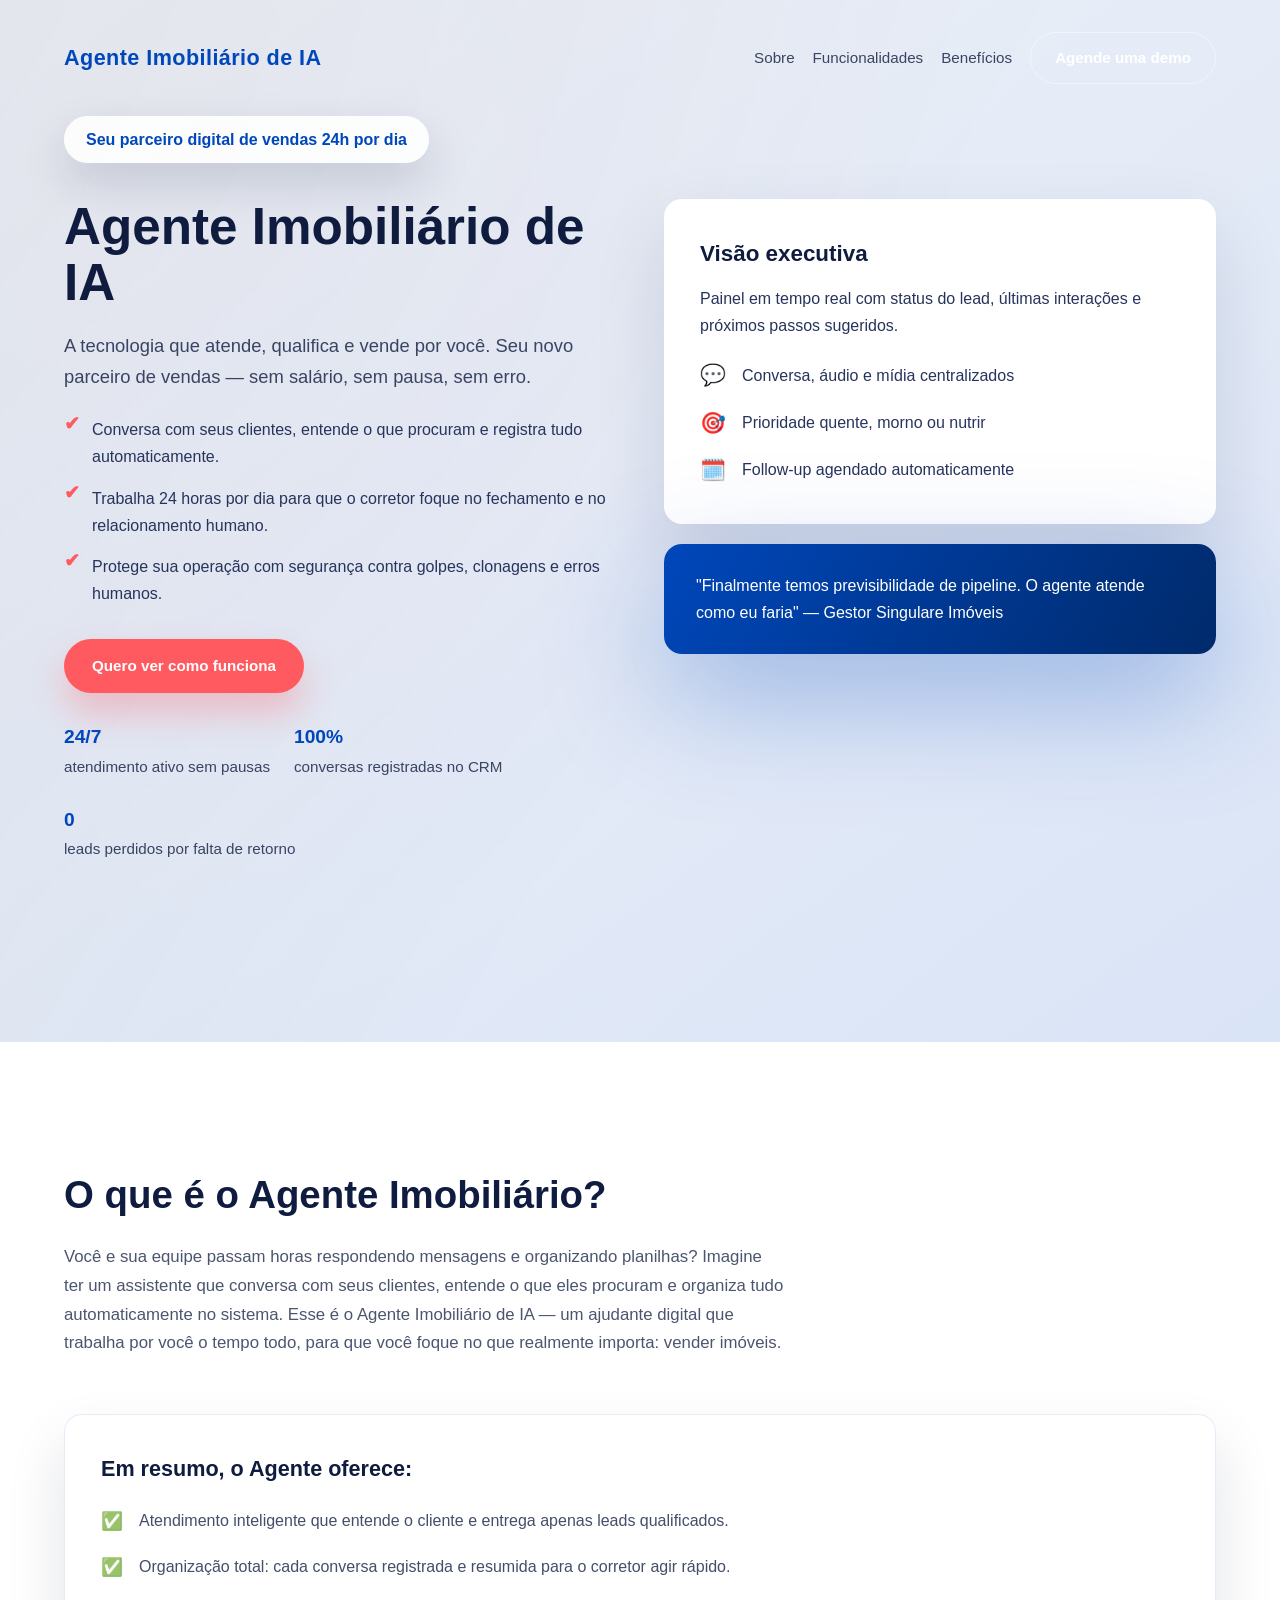
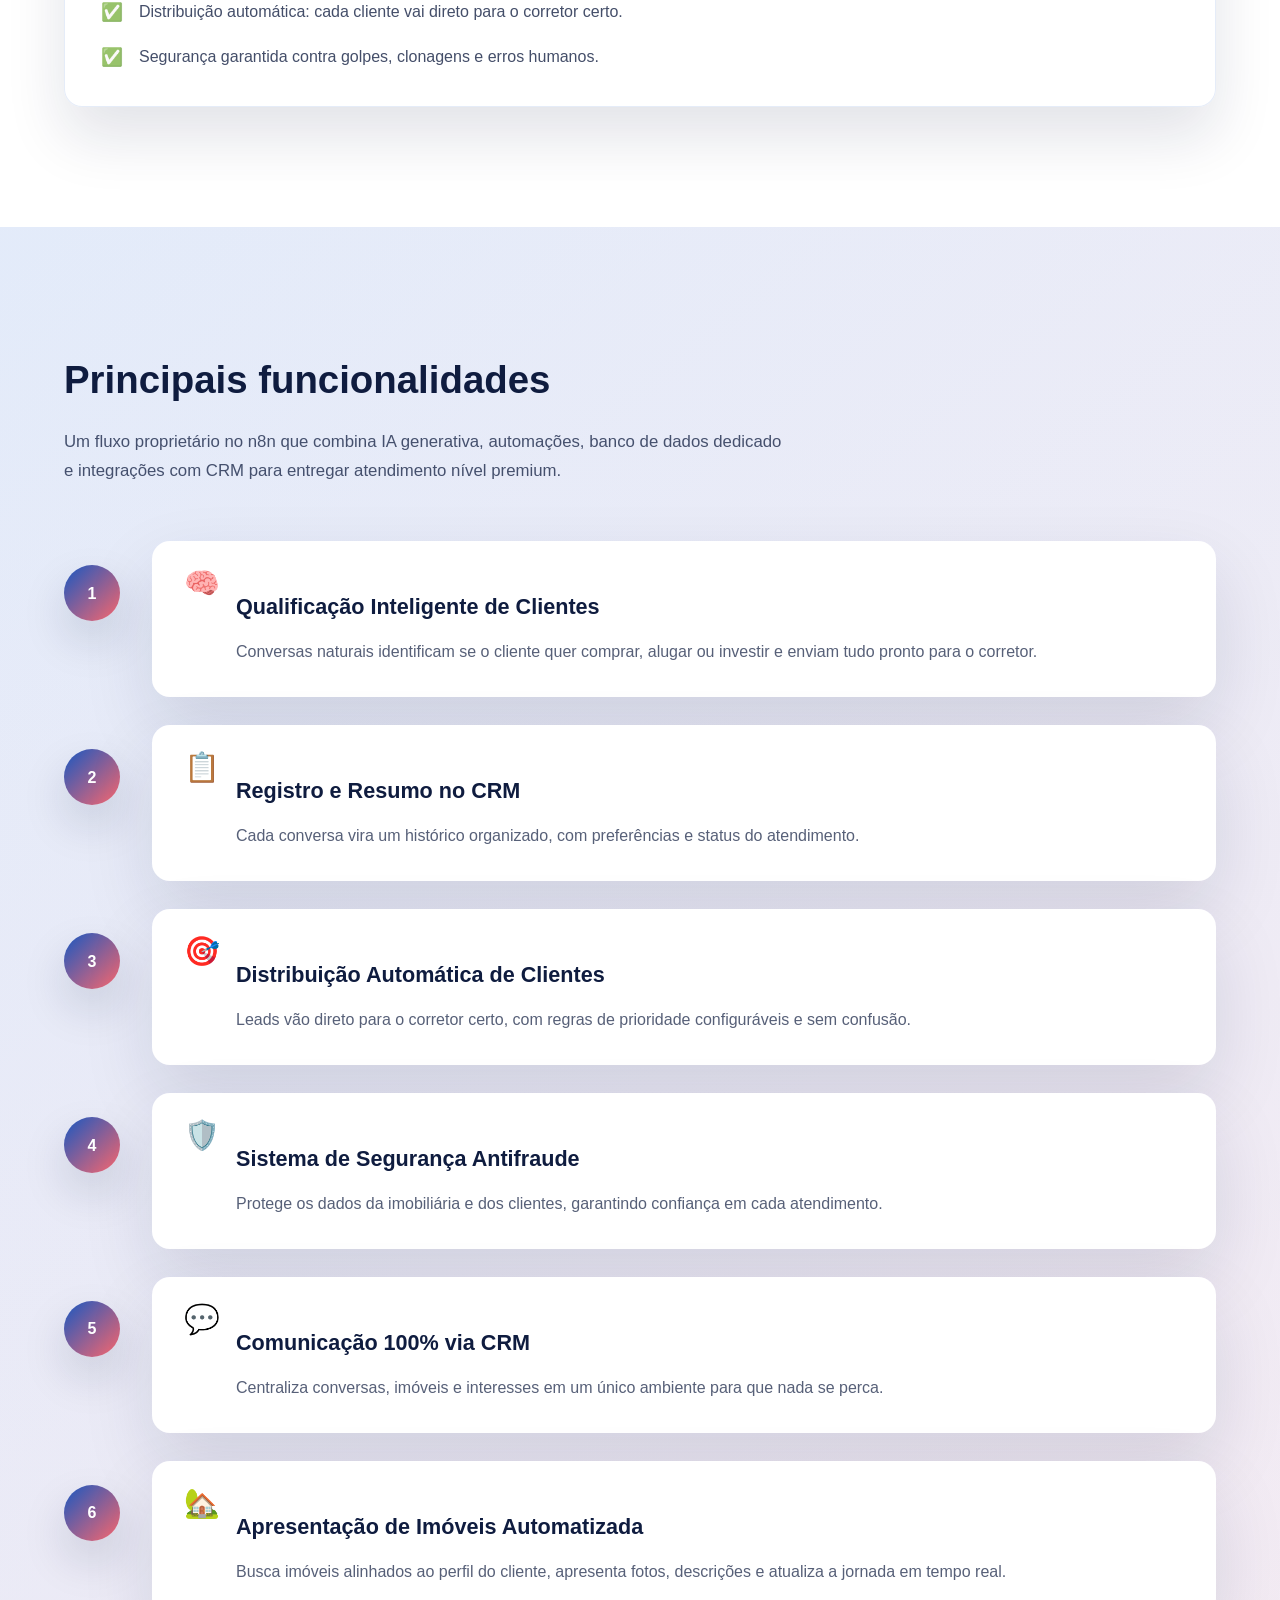
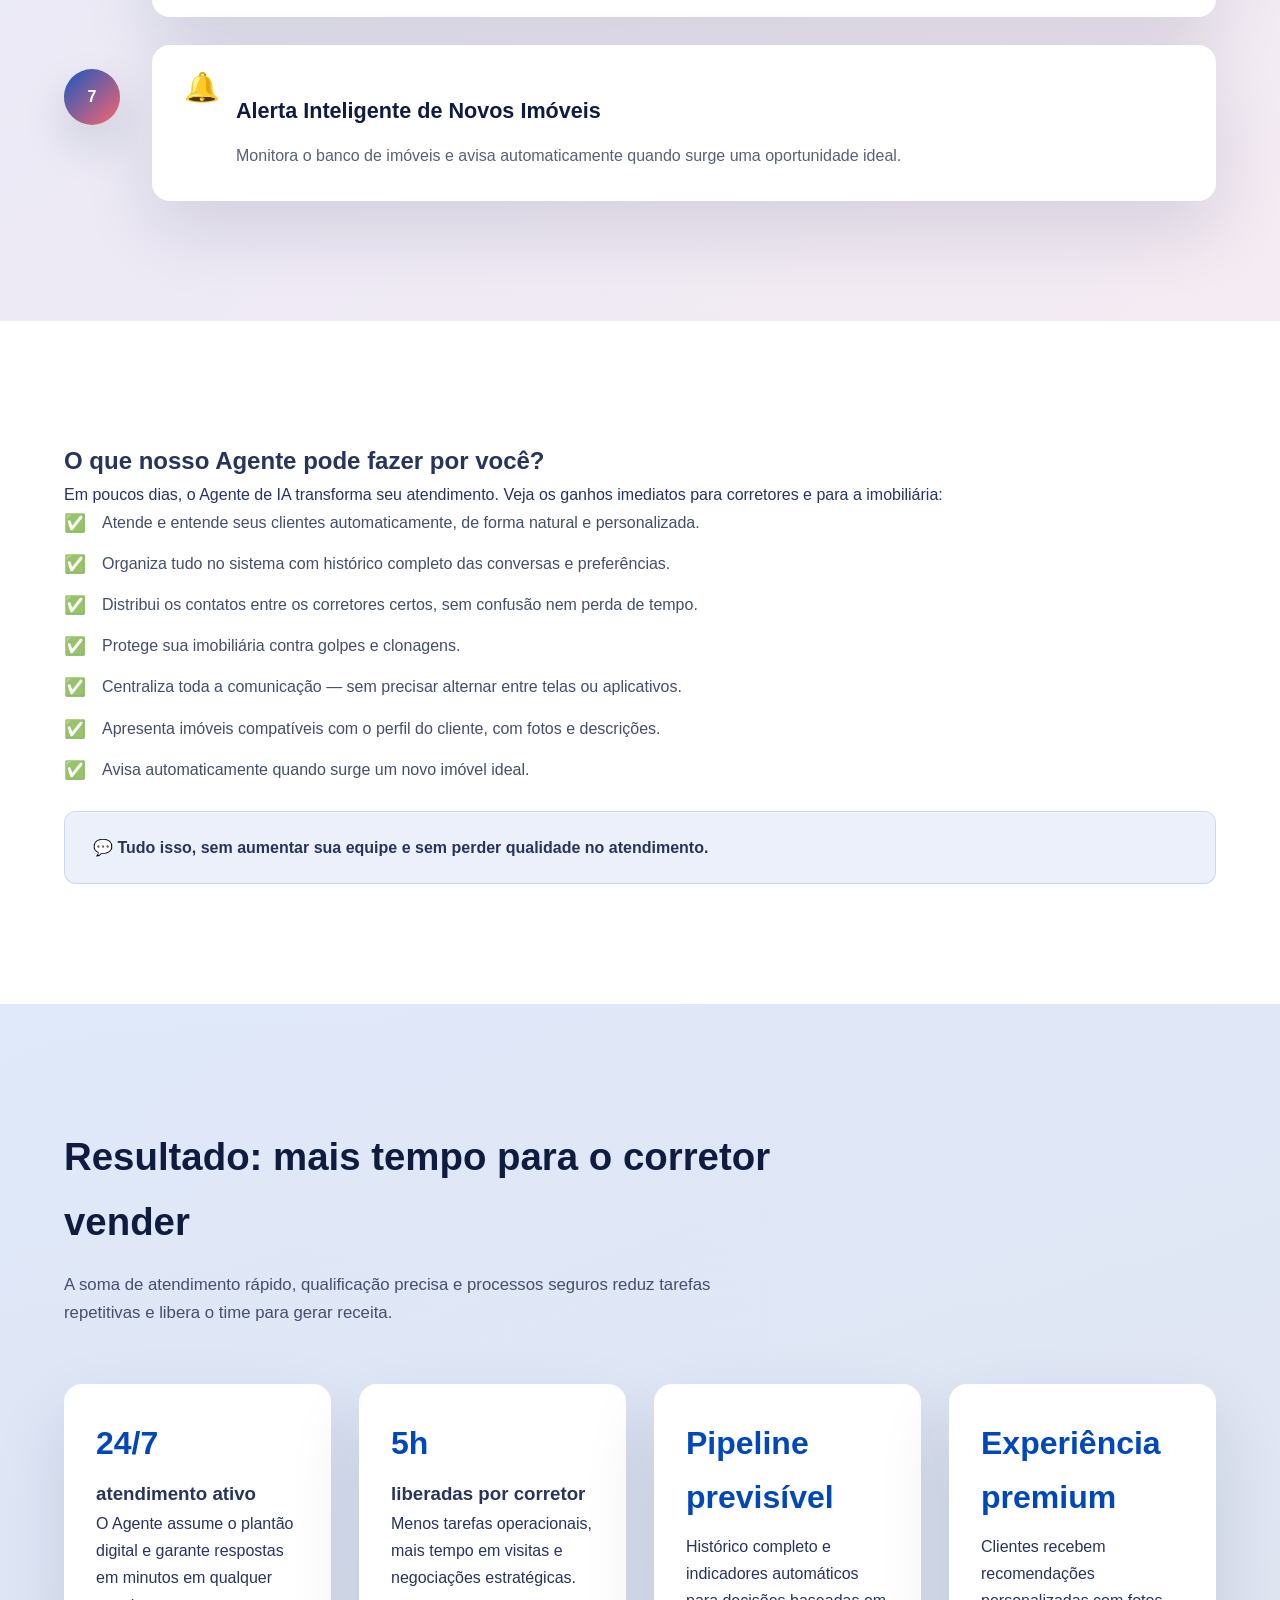
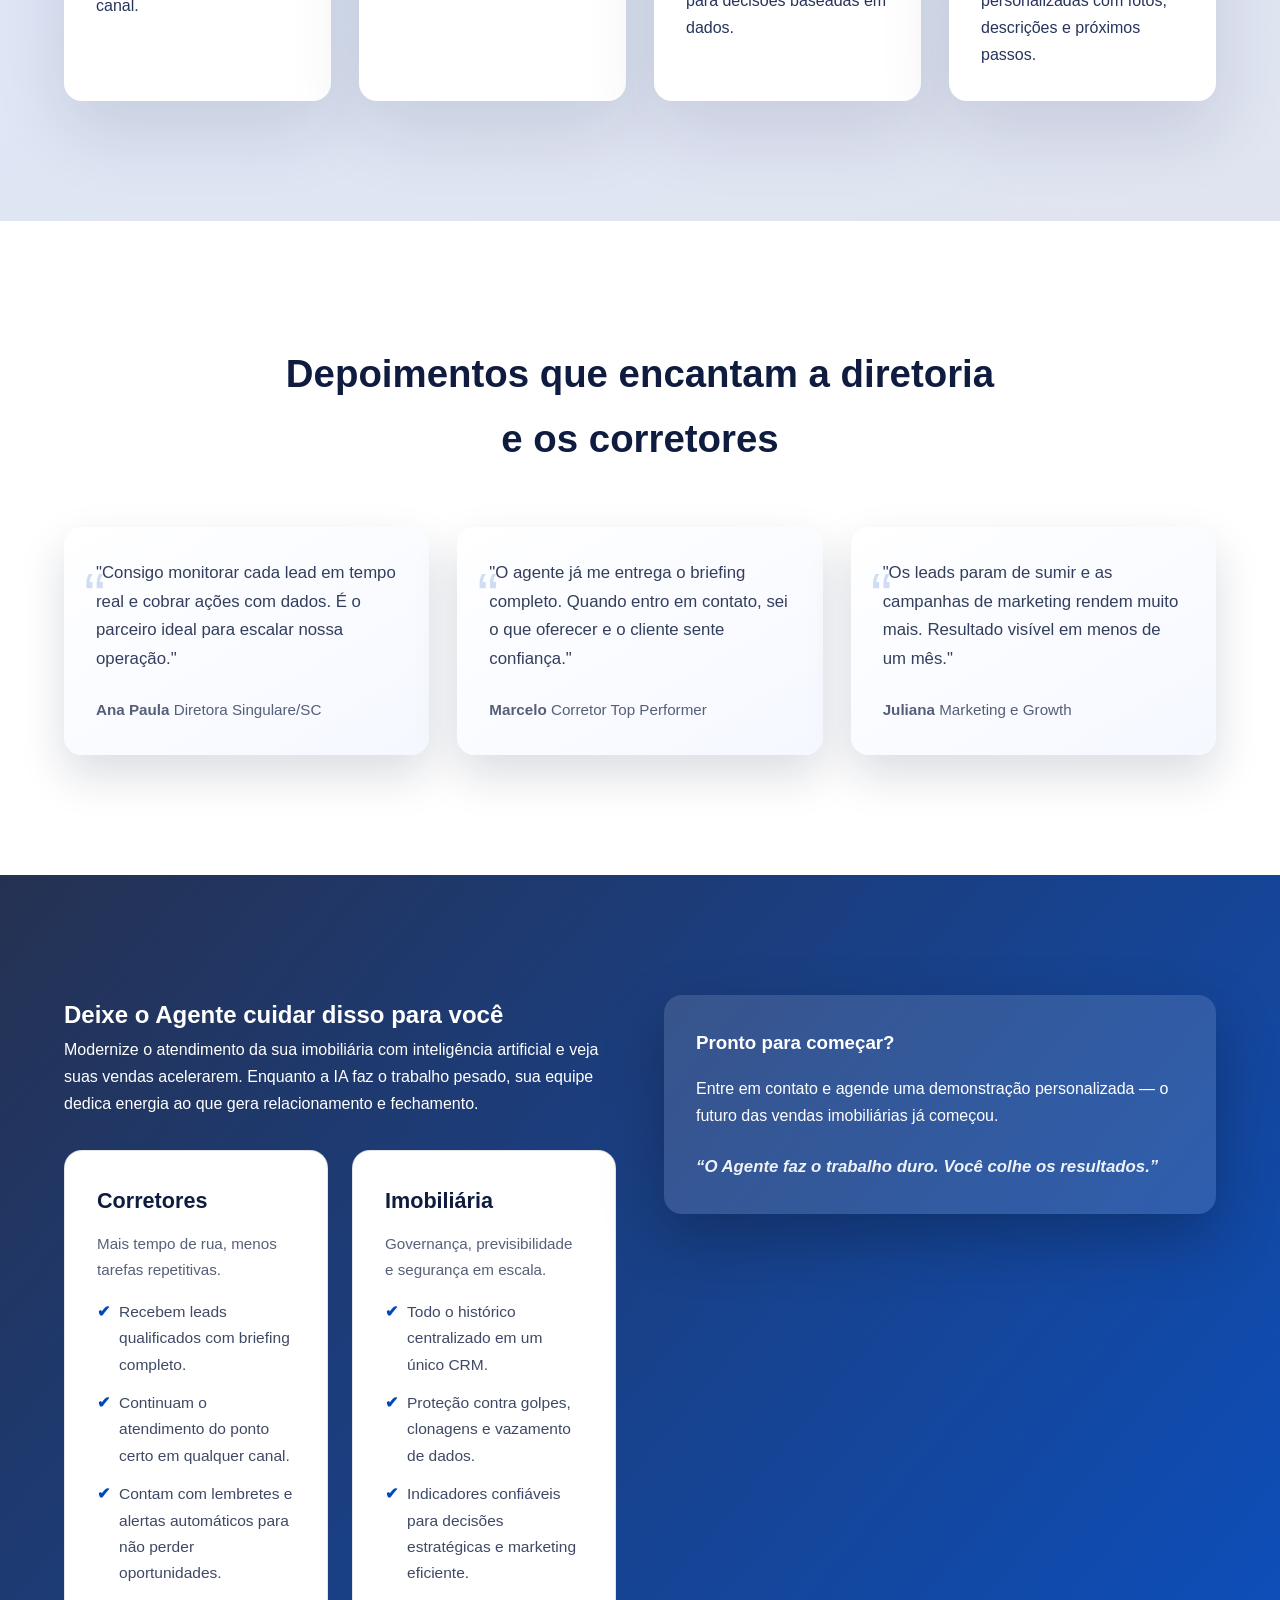
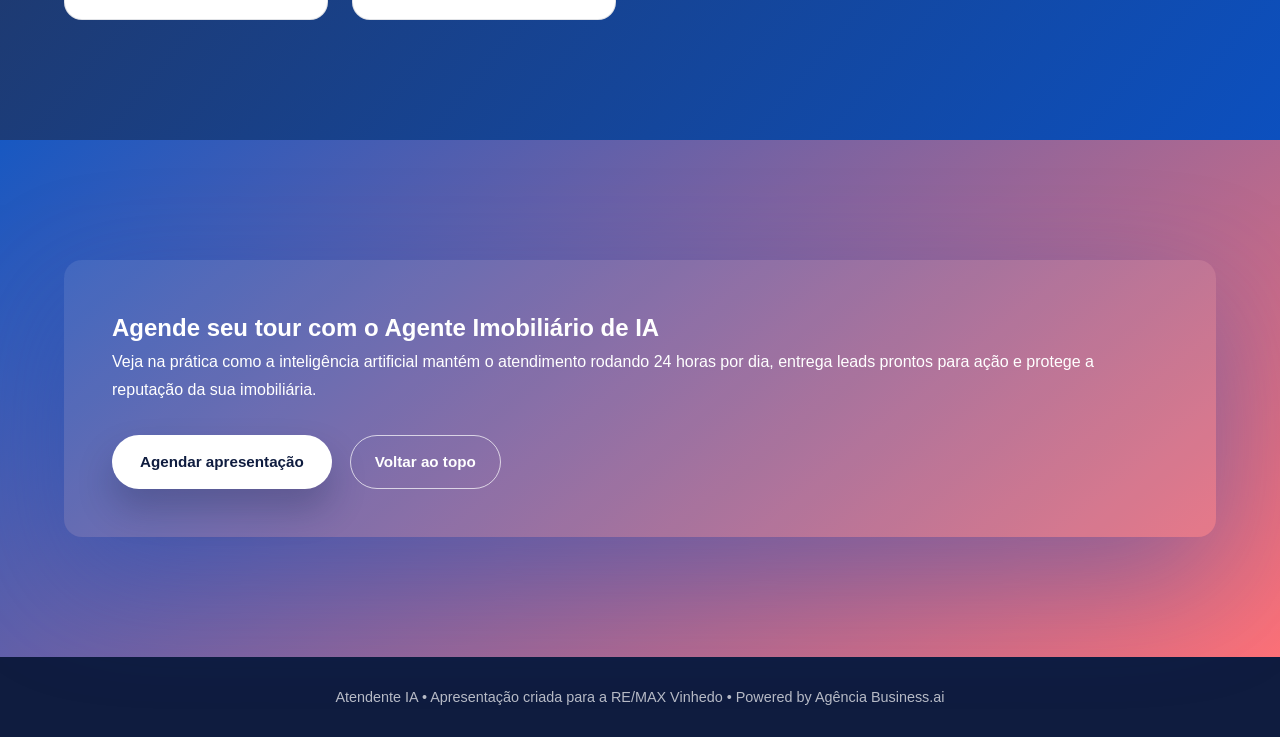
==== commit 9f1c19ea: "index.html" ====
--- a/index.html
+++ b/index.html
@@ -308,7 +308,7 @@
                 Veja na prática como a inteligência artificial mantém o atendimento rodando 24 horas por dia, entrega leads prontos para ação e protege a reputação da sua imobiliária.
               </p>
               <div class="cta__buttons">
-                <a class="button button--secondary" href="mailto:gisele@singulare.ai">Agendar apresentação</a>
+                <a class="button button--secondary" href="mailto:agenciabusinessia1@gmail.com">Agendar apresentação</a>
                 <a class="button button--ghost button--ghost-light" href="#inicio">Voltar ao topo</a>
               </div>
             </div>
@@ -324,3 +324,4 @@
     </div>
   </body>
 </html>
+
--- a/assets/css/styles.css
+++ b/assets/css/styles.css
@@ -9,7 +9,7 @@
   --radius: 18px;
   --radius-sm: 12px;
   --shadow-soft: 0 20px 45px rgba(15, 28, 63, 0.15);
-  --shadow-card: 0 30px 50px rgba(15, 28, 63, 0.12);
+  --shadow-card: 0 30px 72px rgba(15, 28, 63, 0.12);
   --shadow-glow: 0 40px 120px rgba(0, 71, 187, 0.35);
 }
 
@@ -171,6 +171,12 @@
   top: -2px;
 }
 
+.hero__list--highlight li::before {
+  content: '✔';
+  font-size: 1.2rem;
+  font-weight: 700;
+}
+
 .hero__cta {
   display: flex;
   flex-wrap: wrap;
@@ -220,7 +226,7 @@
 .hero__panel-card li {
   display: flex;
   align-items: center;
-  gap: 12px;
+  gap: 16px; /* ↑ mais espaço entre emoji e texto */
   font-weight: 500;
 }
 
@@ -276,6 +282,47 @@
   background: var(--color-white);
 }
 
+.summary-callout {
+  margin-top: 40px;
+  background: rgba(255, 255, 255, 0.95);
+  border-radius: var(--radius);
+  padding: 36px;
+  box-shadow: 0 30px 60px rgba(15, 28, 63, 0.12);
+  border: 1px solid rgba(0, 71, 187, 0.1);
+}
+
+.summary-callout h3 {
+  font-size: 1.35rem;
+  color: var(--color-dark);
+  margin-bottom: 20px;
+}
+
+.check-list {
+  list-style: none;
+  display: grid;
+  gap: 18px;
+  padding: 0;
+}
+
+.check-list li {
+  position: relative;
+  padding-left: 38px;
+  font-weight: 500;
+  color: rgba(15, 28, 63, 0.78);
+}
+
+.check-list li::before {
+  content: '✅';
+  position: absolute;
+  left: 0;
+  top: 0;
+  font-size: 1.1rem;
+}
+
+.check-list--dense {
+  gap: 14px;
+}
+
 .grid {
   display: grid;
   gap: 32px;
@@ -394,17 +441,52 @@
   color: rgba(15, 28, 63, 0.7);
 }
 
-/* Espaço maior entre o ícone e o título nas feature cards */
+/* ==== AUMENTAR ESPAÇO ENTRE ÍCONE E TEXTO DOS CARDS ==== */
 .card--feature {
-  padding-top: 72px; /* aumentado de 48px */
+  padding: 48px 32px 32px 84px; /* topo, direita, baixo, ESQUERDA maior */
   position: relative;
   overflow: hidden;
 }
 
 .card__icon {
   position: absolute;
-  inset: 18px auto auto 24px;
+  inset: 18px auto auto 32px; /* ícone fica mais à esquerda */
   font-size: 1.8rem;
+}
+/* ======================================================= */
+
+.feature-list {
+  list-style: none;
+  counter-reset: feature;
+  display: grid;
+  gap: 28px;
+}
+
+.feature-list li {
+  counter-increment: feature;
+  position: relative;
+  padding-left: 88px;
+}
+
+.feature-list li::before {
+  content: counter(feature);
+  position: absolute;
+  left: 0;
+  top: 24px;
+  width: 56px;
+  height: 56px;
+  border-radius: 50%;
+  background: linear-gradient(135deg, rgba(0, 71, 187, 0.9), rgba(255, 90, 95, 0.9));
+  color: var(--color-white);
+  font-weight: 700;
+  display: flex;
+  align-items: center;
+  justify-content: center;
+  box-shadow: var(--shadow-soft);
+}
+
+.feature-list .card {
+  margin: 0;
 }
 
 .solution {
@@ -420,6 +502,10 @@
   grid-template-columns: repeat(auto-fit, minmax(320px, 1fr));
   gap: 48px;
   align-items: start;
+}
+
+.tour__layout--single {
+  grid-template-columns: minmax(0, 1fr);
 }
 
 .timeline {
@@ -458,6 +544,21 @@
   border-radius: var(--radius);
   padding: 32px;
   box-shadow: var(--shadow-glow);
+}
+
+.benefits-note {
+  margin-top: 28px;
+  padding: 22px 28px;
+  border-radius: var(--radius-sm);
+  background: rgba(0, 71, 187, 0.08);
+  border: 1px solid rgba(0, 71, 187, 0.15);
+  box-shadow: inset 0 1px 0 rgba(255, 255, 255, 0.6);
+}
+
+.benefits-note p {
+  margin: 0;
+  color: var(--color-mid);
+  font-weight: 600;
 }
 
 .tour__panel-inner h4 {
@@ -612,11 +713,13 @@
   gap: 12px;
 }
 
-/* ===== Alinhamento solicitado ===== */
-.roadmap .value-grid {
-  margin-top: 0; /* remove a folga que fazia os cards “descerem” */
-}
-/* ================================== */
+.roadmap__quote {
+  margin-top: 24px;
+  font-size: 1.05rem;
+  font-weight: 600;
+  color: rgba(255, 255, 255, 0.92);
+  font-style: italic;
+}
 
 .cta {
   background: linear-gradient(140deg, rgba(0, 71, 187, 0.9), rgba(255, 90, 95, 0.85));
@@ -747,6 +850,19 @@
   .cta__content {
     padding: 36px;
   }
+
+  .feature-list li {
+    padding-left: 72px;
+  }
+
+  .feature-list li::before {
+    width: 48px;
+    height: 48px;
+    top: 18px;
+  }
+
+  /* manter respiro em telas médias */
+  .card--feature { padding: 44px 28px 28px 72px; }
 }
 
 @media (max-width: 520px) {
@@ -765,4 +881,18 @@
   .cta__buttons {
     flex-direction: column;
   }
-}
+
+  .feature-list li {
+    padding-left: 60px;
+  }
+
+  .feature-list li::before {
+    width: 40px;
+    height: 40px;
+    font-size: 1rem;
+    top: 16px;
+  }
+
+  /* manter respiro em telas pequenas */
+  .card--feature { padding: 40px 24px 24px 60px; }
+}
